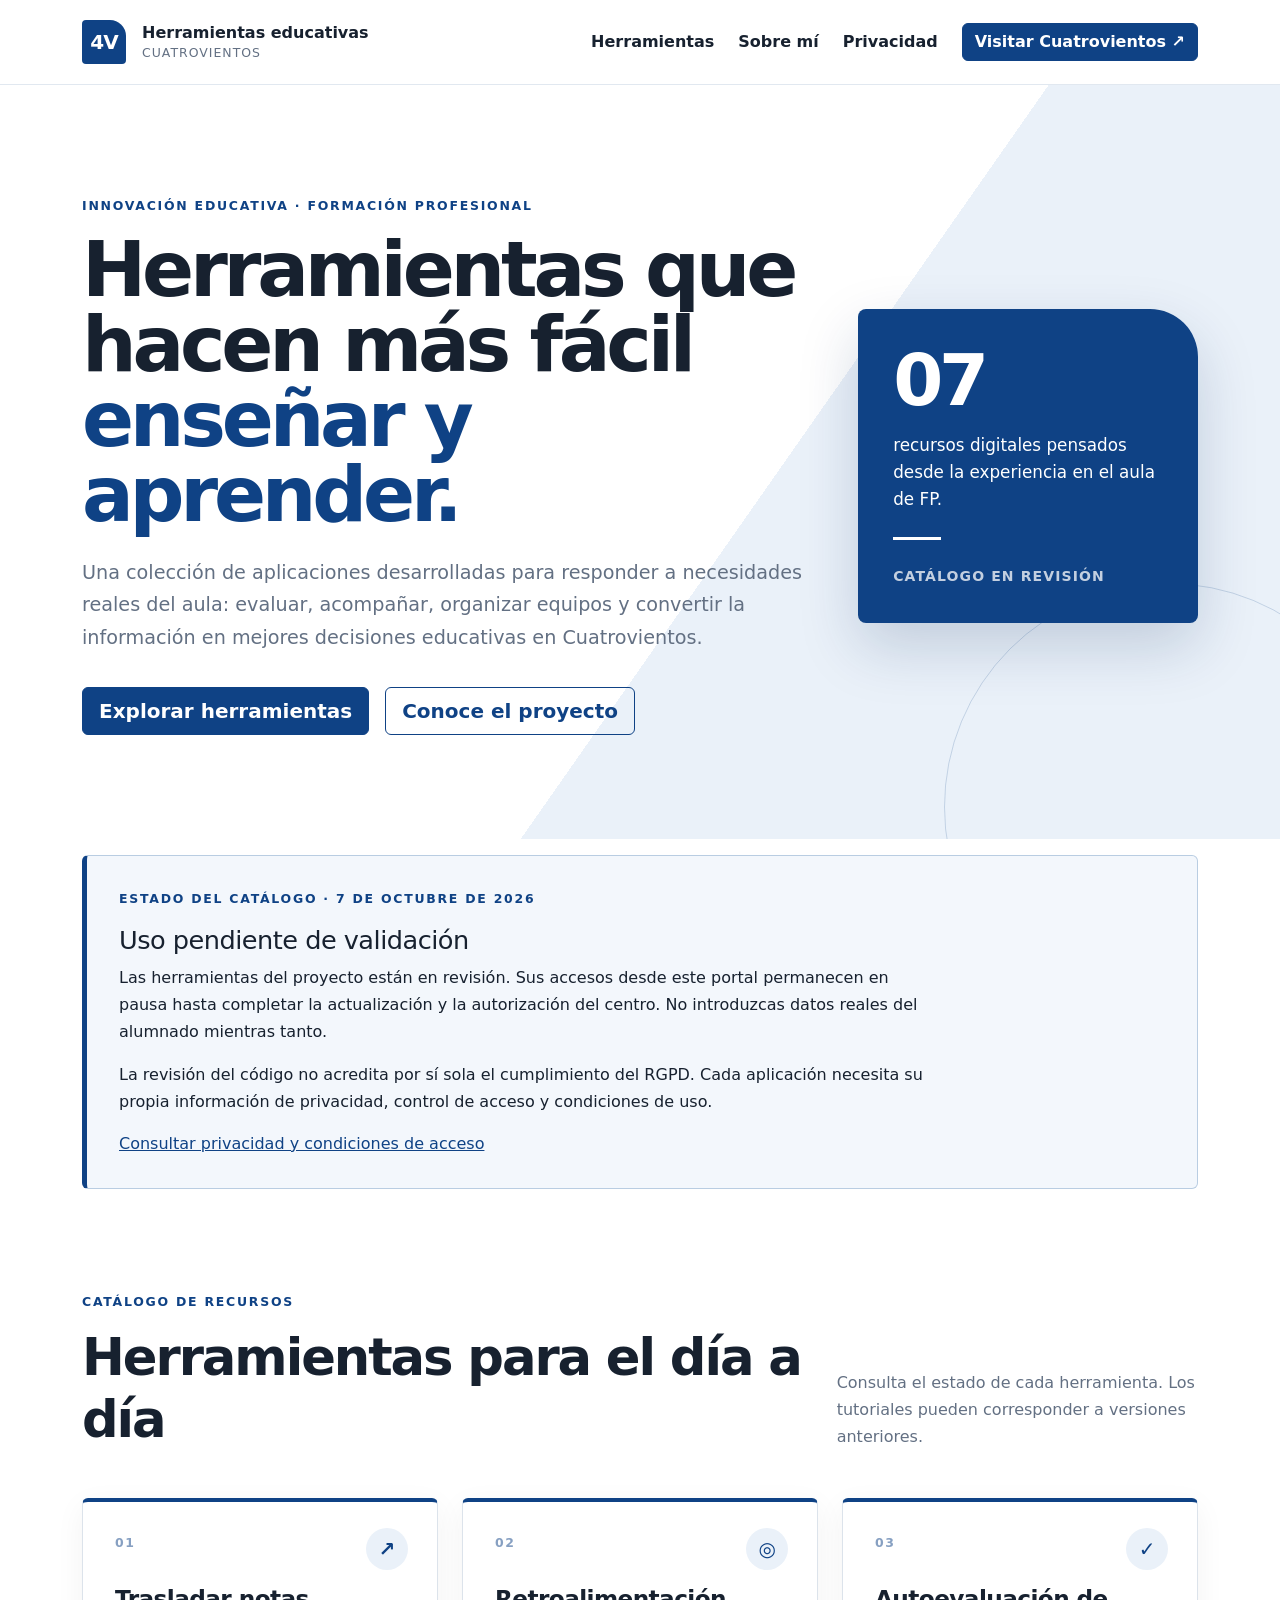
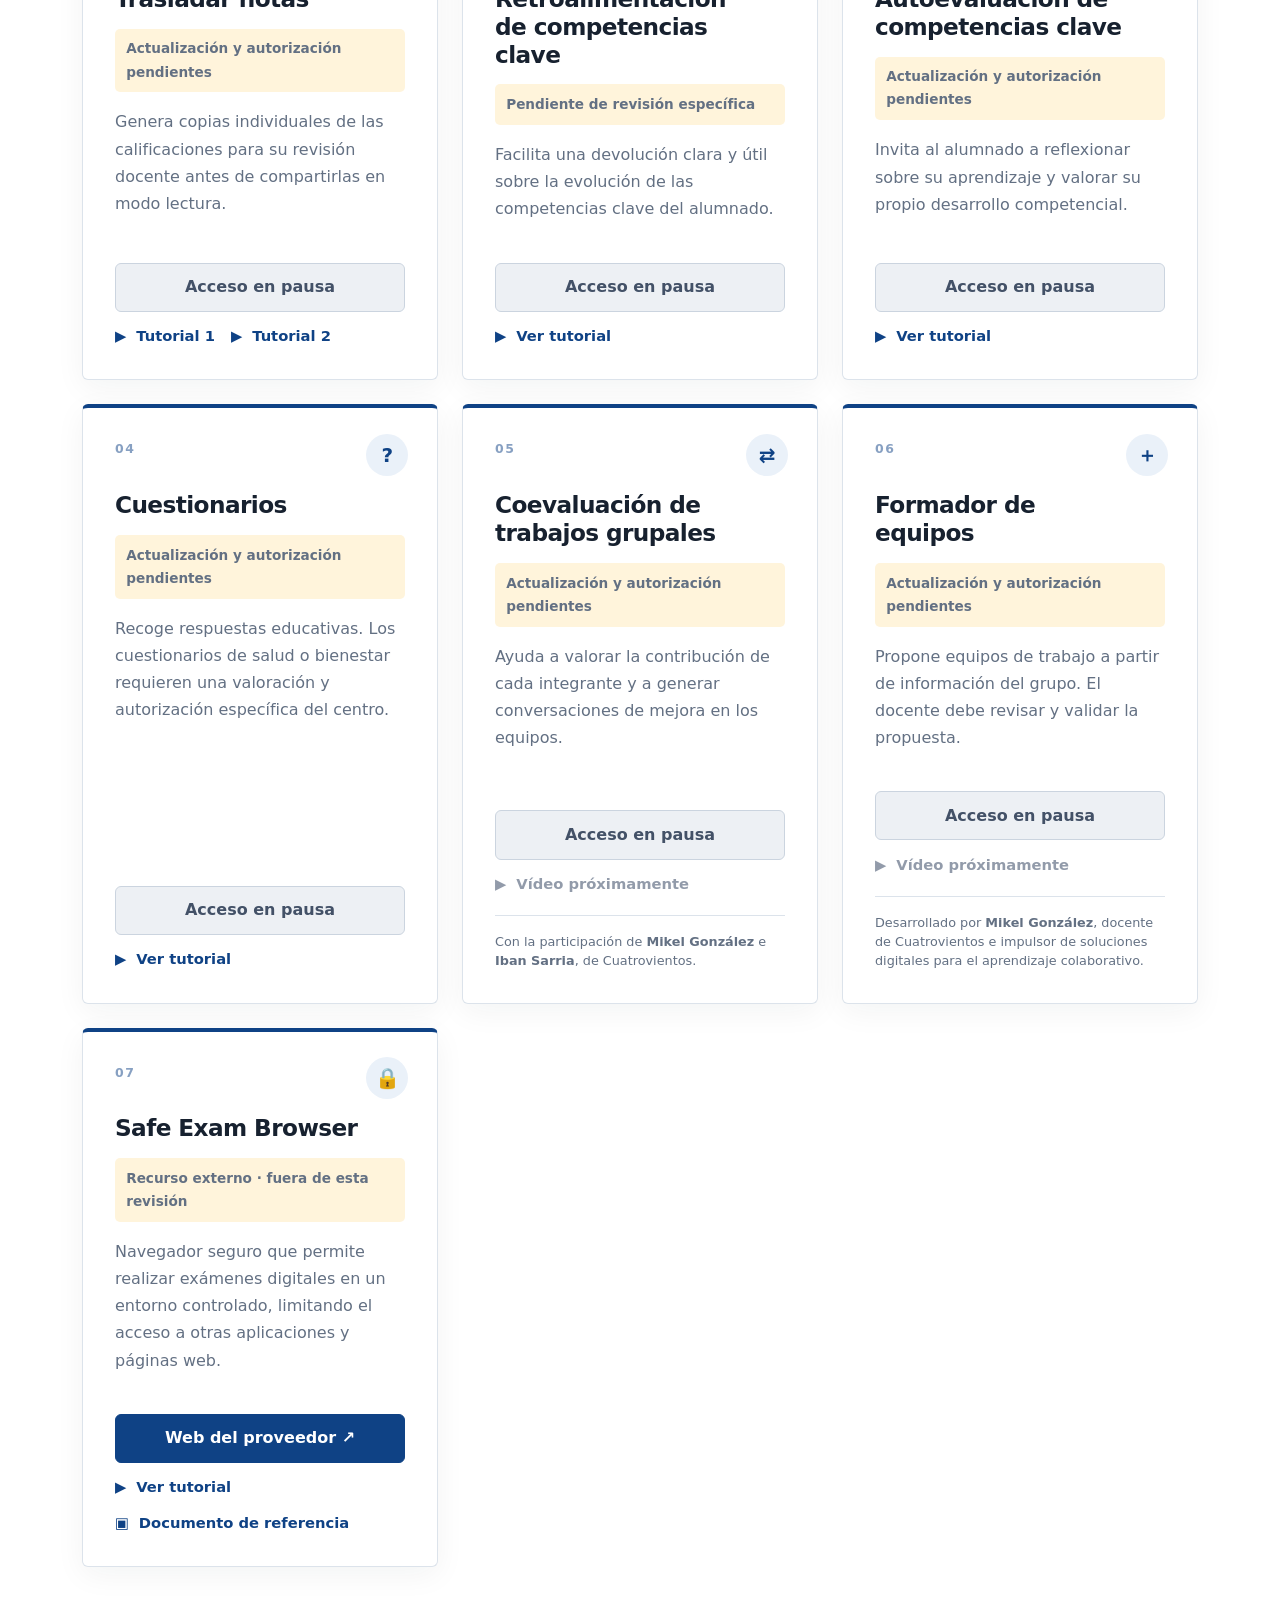
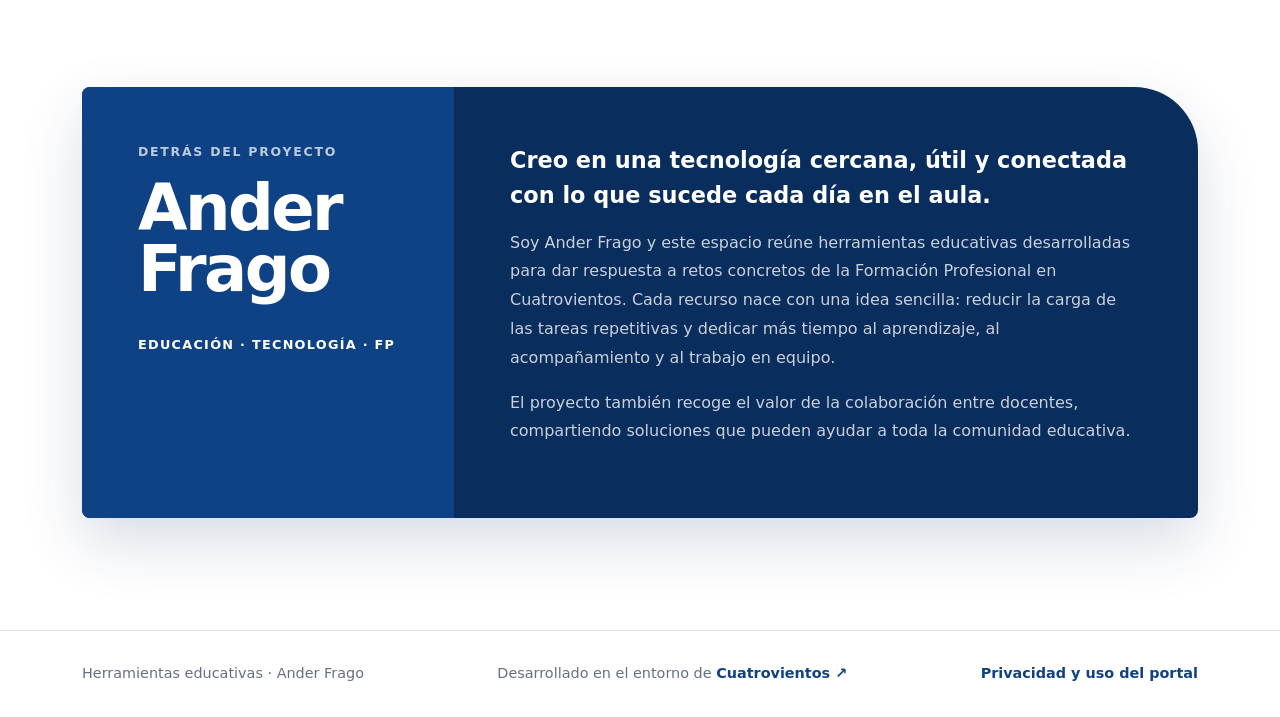
==== index.html @ d856c711 "Actualización de seguridad y privacidad para adecuación al RGPD" ====
<!doctype html>
<html lang="es">

<head>
  <meta charset="utf-8">
  <meta name="viewport" content="width=device-width, initial-scale=1">
  <meta name="description"
    content="Herramientas digitales para la educación y la Formación Profesional desarrolladas en Cuatrovientos.">
  <meta name="referrer" content="no-referrer">
  <meta http-equiv="Content-Security-Policy" content="default-src 'self'; script-src 'self'; style-src 'self'; img-src 'self' data:; font-src 'self'; connect-src 'none'; object-src 'none'; base-uri 'none'; form-action 'none'">
  <meta name="theme-color" content="#0f4285">
  <title>Herramientas educativas · Cuatrovientos</title>
  <link rel="stylesheet" href="assets/vendor/bootstrap/bootstrap.min.css">
  <link rel="stylesheet" href="assets/css/styles.css">
</head>

<body>
  <a class="skip-link" href="#herramientas">Saltar a las herramientas</a>

  <header class="site-header sticky-top">
    <nav class="navbar navbar-expand-lg" aria-label="Navegación principal">
      <div class="container">
        <a class="navbar-brand d-flex align-items-center gap-3" href="#inicio" aria-label="Inicio">
          <span class="brand-mark" aria-hidden="true">4V</span>
          <span><strong>Herramientas educativas</strong><small>Cuatrovientos</small></span>
        </a>
        <button class="navbar-toggler" type="button" data-bs-toggle="collapse" data-bs-target="#mainNav"
          aria-controls="mainNav" aria-expanded="false" aria-label="Abrir menú">
          <span class="navbar-toggler-icon"></span>
        </button>
        <div class="collapse navbar-collapse" id="mainNav">
          <ul class="navbar-nav ms-auto align-items-lg-center gap-lg-2">
            <li class="nav-item"><a class="nav-link" href="#herramientas">Herramientas</a></li>
            <li class="nav-item"><a class="nav-link" href="#sobre-mi">Sobre mí</a></li>
            <li class="nav-item"><a class="nav-link" href="privacidad.html">Privacidad</a></li>
            <li class="nav-item"><a class="btn btn-primary ms-lg-2" href="https://www.cuatrovientos.org/"
                target="_blank" rel="noopener noreferrer">Visitar Cuatrovientos <span aria-hidden="true">↗</span></a>
            </li>
          </ul>
        </div>
      </div>
    </nav>
  </header>

  <main id="inicio">
    <section class="hero">
      <div class="container">
        <div class="row align-items-center g-5">
          <div class="col-lg-8">
            <p class="eyebrow">Innovación educativa · Formación Profesional</p>
            <h1>Herramientas que hacen más fácil <span>enseñar y aprender.</span></h1>
            <p class="hero-copy">Una colección de aplicaciones desarrolladas para responder a necesidades reales del
              aula: evaluar, acompañar, organizar equipos y convertir la información en mejores decisiones educativas en
              Cuatrovientos.</p>
            <div class="d-flex flex-wrap gap-3">
              <a class="btn btn-primary btn-lg" href="#herramientas">Explorar herramientas</a>
              <a class="btn btn-outline-primary btn-lg" href="#sobre-mi">Conoce el proyecto</a>
            </div>
          </div>
          <div class="col-lg-4">
            <aside class="hero-note" aria-label="Resumen del proyecto">
              <span class="hero-note-number">07</span>
              <p>recursos digitales pensados desde la experiencia en el aula de FP.</p>
              <div class="hero-note-rule"></div>
              <small>Catálogo en revisión</small>
            </aside>
          </div>
        </div>
      </div>
    </section>

    <section class="review-section" aria-labelledby="review-title">
      <div class="container">
        <div class="review-notice">
          <p class="eyebrow">Estado del catálogo · 7 de octubre de 2026</p>
          <h2 id="review-title">Uso pendiente de validación</h2>
          <p>Las herramientas del proyecto están en revisión. Sus accesos desde este portal permanecen en pausa hasta completar la actualización y la autorización del centro. No introduzcas datos reales del alumnado mientras tanto.</p>
          <p>La revisión del código no acredita por sí sola el cumplimiento del RGPD. Cada aplicación necesita su propia información de privacidad, control de acceso y condiciones de uso.</p>
          <a href="privacidad.html">Consultar privacidad y condiciones de acceso</a>
        </div>
      </div>
    </section>

    <section class="tools-section" id="herramientas">
      <div class="container">
        <div class="section-heading row align-items-end g-3">
          <div class="col-lg-8">
            <p class="eyebrow">Catálogo de recursos</p>
            <h2>Herramientas para el día a día</h2>
          </div>
          <div class="col-lg-4">
            <p class="section-intro">Consulta el estado de cada herramienta. Los tutoriales pueden corresponder a versiones anteriores.
            </p>
          </div>
        </div>

        <div class="row g-4">
          <div class="col-md-6 col-xl-4">
            <article class="tool-card h-100">
              <div class="tool-number">01</div>
              <div class="tool-icon" aria-hidden="true">↗</div>
              <h3>Trasladar notas</h3>
              <p class="tool-status">Actualización y autorización pendientes</p>
              <p>Genera copias individuales de las calificaciones para su revisión docente antes de compartirlas en modo lectura.</p>
              <div class="tool-actions">
                <span class="access-paused">Acceso en pausa</span>
                <a class="video-link" href="https://drive.google.com/open?id=1fG2mTaVDEqdZGYYdb9iMjsdJXSwMkXg1"
                  target="_blank" rel="noopener noreferrer"><span aria-hidden="true">▶</span> Tutorial 1</a>
                <a class="video-link" href="https://drive.google.com/open?id=11gkAU14xkc_9jdXdIKd8LXV0ZwuSZc7D"
                  target="_blank" rel="noopener noreferrer"><span aria-hidden="true">▶</span> Tutorial 2</a>
              </div>
            </article>
          </div>

          <div class="col-md-6 col-xl-4">
            <article class="tool-card h-100">
              <div class="tool-number">02</div>
              <div class="tool-icon" aria-hidden="true">◎</div>
              <h3>Retroalimentación de competencias clave</h3>
              <p class="tool-status">Pendiente de revisión específica</p>
              <p>Facilita una devolución clara y útil sobre la evolución de las competencias clave del alumnado.</p>
              <div class="tool-actions">
                <span class="access-paused">Acceso en pausa</span>
                <a class="video-link" href="https://drive.google.com/open?id=1tjrzH6XLah9Ah1Yx10GaiMkNwZctap6p"
                  target="_blank" rel="noopener noreferrer"><span aria-hidden="true">▶</span> Ver tutorial</a>
              </div>
            </article>
          </div>

          <div class="col-md-6 col-xl-4">
            <article class="tool-card h-100">
              <div class="tool-number">03</div>
              <div class="tool-icon" aria-hidden="true">✓</div>
              <h3>Autoevaluación de competencias clave</h3>
              <p class="tool-status">Actualización y autorización pendientes</p>
              <p>Invita al alumnado a reflexionar sobre su aprendizaje y valorar su propio desarrollo competencial.</p>
              <div class="tool-actions">
                <span class="access-paused">Acceso en pausa</span>
                <a class="video-link" href="https://drive.google.com/open?id=1KeabAqZYuDcyzgZPoeTScOvV4JOjujh7"
                  target="_blank" rel="noopener noreferrer"><span aria-hidden="true">▶</span> Ver tutorial</a>
              </div>
            </article>
          </div>

          <div class="col-md-6 col-xl-4">
            <article class="tool-card h-100">
              <div class="tool-number">04</div>
              <div class="tool-icon" aria-hidden="true">?</div>
              <h3>Cuestionarios</h3>
              <p class="tool-status">Actualización y autorización pendientes</p>
              <p>Recoge respuestas educativas. Los cuestionarios de salud o bienestar requieren una valoración y autorización específica del centro.</p>
              <div class="tool-actions">
                <span class="access-paused">Acceso en pausa</span>
                <a class="video-link" href="https://drive.google.com/open?id=1bzIXFirZxd4jwTg6L_9GSG7ad6YKd5XA"
                  target="_blank" rel="noopener noreferrer"><span aria-hidden="true">▶</span> Ver tutorial</a>
              </div>
            </article>
          </div>

          <div class="col-md-6 col-xl-4">
            <article class="tool-card h-100">
              <div class="tool-number">05</div>
              <div class="tool-icon" aria-hidden="true">⇄</div>
              <h3>Coevaluación de trabajos grupales</h3>
              <p class="tool-status">Actualización y autorización pendientes</p>
              <p>Ayuda a valorar la contribución de cada integrante y a generar conversaciones de mejora en los equipos.
              </p>
              <div class="tool-actions">
                <span class="access-paused">Acceso en pausa</span>
                <span class="video-link disabled" aria-disabled="true"><span aria-hidden="true">▶</span> Vídeo
                  próximamente</span>
              </div>
              <p class="credit">Con la participación de <strong>Mikel González</strong> e <strong>Iban Sarria</strong>,
                de Cuatrovientos.</p>
            </article>
          </div>

          <div class="col-md-6 col-xl-4">
            <article class="tool-card h-100">
              <div class="tool-number">06</div>
              <div class="tool-icon" aria-hidden="true">＋</div>
              <h3>Formador de equipos</h3>
              <p class="tool-status">Actualización y autorización pendientes</p>
              <p>Propone equipos de trabajo a partir de información del grupo. El docente debe revisar y validar la propuesta.</p>
              <div class="tool-actions">
                <span class="access-paused">Acceso en pausa</span>
                <span class="video-link disabled" aria-disabled="true"><span aria-hidden="true">▶</span> Vídeo
                  próximamente</span>
              </div>
              <p class="credit">Desarrollado por <strong>Mikel González</strong>, docente de Cuatrovientos e impulsor de
                soluciones digitales para el aprendizaje colaborativo.</p>
            </article>
          </div>


          <div class="col-md-6 col-xl-4">
            <article class="tool-card h-100">
              <div class="tool-number">07</div>
              <div class="tool-icon" aria-hidden="true">🔒</div>

              <h3>Safe Exam Browser</h3>
              <p class="tool-status">Recurso externo · fuera de esta revisión</p>

              <p>
                Navegador seguro que permite realizar exámenes digitales en un entorno
                controlado, limitando el acceso a otras aplicaciones y páginas web.
              </p>

              <div class="tool-actions">
                <a class="btn btn-primary" href="https://safeexambrowser.org/" target="_blank"
                  rel="noopener noreferrer">
                  Web del proveedor <span aria-hidden="true">↗</span>
                </a>

                <a class="video-link" href="https://drive.google.com/open?id=1r8LbRd3jm_chCrt4Pv-xUFAHxD7cOhKw"
                  target="_blank" rel="noopener noreferrer">
                  <span aria-hidden="true">▶</span> Ver tutorial
                </a>

                <a class="video-link" href="https://drive.google.com/open?id=15xKRrDKAT6JiMTr4L61_4ZK3HmIQNtwE"
                  target="_blank" rel="noopener noreferrer">
                  <span aria-hidden="true">▣</span> Documento de referencia
                </a>
              </div>
            </article>
          </div>
        </div>
      </div>
    </section>

    <section class="about-section" id="sobre-mi">
      <div class="container">
        <div class="about-panel row g-0 align-items-stretch">
          <div class="col-lg-4 about-name">
            <p class="eyebrow">Detrás del proyecto</p>
            <h2>Ander<br>Frago</h2>
            <span>Educación · Tecnología · FP</span>
          </div>
          <div class="col-lg-8 about-copy">
            <p class="lead">Creo en una tecnología cercana, útil y conectada con lo que sucede cada día en el aula.</p>
            <p>Soy Ander Frago y este espacio reúne herramientas educativas desarrolladas para dar respuesta a retos
              concretos de la Formación Profesional en Cuatrovientos. Cada recurso nace con una idea sencilla: reducir
              la carga de las tareas repetitivas y dedicar más tiempo al aprendizaje, al acompañamiento y al trabajo en
              equipo.</p>
            <p>El proyecto también recoge el valor de la colaboración entre docentes, compartiendo soluciones que pueden
              ayudar a toda la comunidad educativa.</p>
          </div>
        </div>
      </div>
    </section>
  </main>

  <footer class="site-footer">
    <div class="container d-flex flex-column flex-md-row justify-content-between align-items-md-center gap-3">
      <p>Herramientas educativas · Ander Frago</p>
      <p>Desarrollado en el entorno de <a href="https://www.cuatrovientos.org/" target="_blank"
          rel="noopener noreferrer">Cuatrovientos <span aria-hidden="true">↗</span></a></p>
      <p><a href="privacidad.html">Privacidad y uso del portal</a></p>
    </div>
  </footer>

  <script src="assets/vendor/bootstrap/bootstrap.bundle.min.js"></script>
</body>

</html>
---- assets/css/styles.css ----
:root{--primary: #0f4285;--primary-dark: #092d5c;--primary-light: #eaf1f9;--ink: #17212f;--muted: #637083;--border: #dce3eb}html{scroll-behavior:smooth}body{margin:0;color:#17212f;background:#fff;font-family:"Segoe UI",SegoeUI,system-ui,-apple-system,BlinkMacSystemFont,sans-serif;-webkit-font-smoothing:antialiased}a{color:#0f4285}.skip-link{position:fixed;z-index:2000;top:-5rem;left:1rem;padding:.75rem 1rem;color:#fff;background:#092d5c;transition:top .2s ease}.skip-link:focus{top:1rem}.site-header{background:rgba(255,255,255,.96);border-bottom:1px solid rgba(15,66,133,.12);backdrop-filter:blur(14px)}.site-header .navbar{min-height:84px}.site-header .navbar-brand{color:#17212f}.site-header .navbar-brand span:last-child{display:grid;line-height:1.1}.site-header .navbar-brand strong{font-size:1rem}.site-header .navbar-brand small{margin-top:.25rem;color:#637083;font-size:.78rem;letter-spacing:.08em;text-transform:uppercase}.site-header .nav-link{color:#17212f;font-weight:600}.site-header .nav-link:hover,.site-header .nav-link:focus{color:#0f4285}.brand-mark{display:grid;width:44px;height:44px;place-items:center;color:#fff;background:#0f4285;border-radius:4px 16px 4px 4px;font-weight:800;letter-spacing:-0.05em}.btn{border-radius:6px;font-weight:700;transition:transform .2s ease,box-shadow .2s ease,background-color .2s ease}.btn-primary{background-color:#0f4285;border-color:#0f4285}.btn-primary:hover,.btn-primary:focus{background-color:#092d5c;border-color:#092d5c;box-shadow:0 8px 20px rgba(15,66,133,.18);transform:translateY(-1px)}.btn-outline-primary{color:#0f4285;border-color:#0f4285}.btn-outline-primary:hover,.btn-outline-primary:focus{background-color:#0f4285;border-color:#0f4285}.hero{position:relative;overflow:hidden;padding:7rem 0 6.5rem;background:linear-gradient(125deg, #fff 0%, #fff 58%, #eaf1f9 58%)}.hero::after{content:"";position:absolute;right:-7rem;bottom:-12rem;width:28rem;height:28rem;border:1px solid rgba(15,66,133,.18);border-radius:50%}.hero h1{max-width:850px;margin:0 0 1.5rem;font-size:clamp(3rem,6vw,5.6rem);font-weight:750;letter-spacing:-0.055em;line-height:.98}.hero h1 span{color:#0f4285}.eyebrow{margin-bottom:1rem;color:#0f4285;font-size:.78rem;font-weight:800;letter-spacing:.14em;text-transform:uppercase}.hero-copy{max-width:760px;margin-bottom:2rem;color:#637083;font-size:1.2rem;line-height:1.7}.hero-note{position:relative;z-index:1;padding:2.2rem;color:#fff;background:#0f4285;border-radius:8px 48px 8px 8px;box-shadow:0 24px 60px rgba(9,45,92,.18)}.hero-note-number{display:block;font-size:4.5rem;font-weight:800;letter-spacing:-0.06em;line-height:1}.hero-note p{margin:1rem 0 1.5rem;font-size:1.05rem;line-height:1.6}.hero-note-rule{width:3rem;height:3px;margin-bottom:1.5rem;background:#fff}.hero-note small{opacity:.75;font-weight:700;letter-spacing:.08em;text-transform:uppercase}.tools-section{padding:6.5rem 0}.section-heading{margin-bottom:3rem}.section-heading h2,.about-section h2{margin:0;font-size:clamp(2.3rem,4vw,3.7rem);font-weight:750;letter-spacing:-0.04em}.section-intro{margin:0;color:#637083;line-height:1.7}.tool-card{position:relative;display:flex;flex-direction:column;min-height:410px;padding:2rem;overflow:hidden;background:#fff;border:1px solid #dce3eb;border-top:4px solid #0f4285;border-radius:6px;box-shadow:0 8px 30px rgba(23,33,47,.05);transition:transform .25s ease,box-shadow .25s ease,border-color .25s ease}.tool-card:hover{border-color:rgba(15,66,133,.55);box-shadow:0 20px 50px rgba(23,33,47,.1);transform:translateY(-6px)}.tool-card h3{max-width:88%;margin:2rem 0 1rem;font-size:1.45rem;font-weight:750;letter-spacing:-0.025em}.tool-card>p:not(.credit){color:#637083;line-height:1.7}.tool-number{color:rgba(15,66,133,.5);font-size:.78rem;font-weight:800;letter-spacing:.12em}.tool-icon{position:absolute;top:1.6rem;right:1.8rem;display:grid;width:42px;height:42px;place-items:center;color:#0f4285;background:#eaf1f9;border-radius:50%;font-size:1.25rem;font-weight:700}.tool-actions{display:flex;flex-wrap:wrap;align-items:center;gap:.85rem 1rem;margin-top:auto;padding-top:1.5rem}.tool-actions .btn{flex-basis:100%;padding:.72rem 1rem}.video-link{font-size:.92rem;font-weight:700;text-decoration:none}.video-link span{margin-right:.3rem}.video-link:hover{text-decoration:underline}.video-link.disabled{color:#929baa;cursor:default}.credit{margin:1.25rem 0 0;padding-top:1rem;color:#637083;border-top:1px solid #dce3eb;font-size:.8rem;line-height:1.5}.about-section{padding:1rem 0 7rem}.about-panel{overflow:hidden;background:#092d5c;border-radius:8px 64px 8px 8px;box-shadow:0 24px 60px rgba(9,45,92,.16)}.about-name{padding:3.5rem;color:#fff;background:#0f4285}.about-name .eyebrow{color:rgba(255,255,255,.72)}.about-name h2{margin-bottom:2rem;font-size:clamp(3rem,5vw,4.7rem);line-height:.95}.about-name span{font-size:.8rem;font-weight:700;letter-spacing:.1em;text-transform:uppercase}.about-copy{padding:3.5rem;color:rgba(255,255,255,.78)}.about-copy .lead{color:#fff;font-size:1.4rem;font-weight:600;line-height:1.55}.about-copy p{max-width:760px;line-height:1.8}.site-footer{padding:2rem 0;color:#637083;border-top:1px solid #dce3eb;font-size:.9rem}.site-footer p{margin:0}.site-footer a{font-weight:700;text-decoration:none}@media(max-width: 991.98px){.site-header .navbar-collapse{padding:1rem 0}.hero{padding:5rem 0;background:linear-gradient(160deg, #fff 0%, #fff 68%, #eaf1f9 68%)}.hero-note{max-width:420px}}@media(max-width: 575.98px){.site-header .navbar{min-height:72px}.site-header .navbar-brand strong{font-size:.9rem}.hero{padding:4rem 0}.hero h1{font-size:3rem}.hero-copy{font-size:1.05rem}.tools-section{padding:4.5rem 0}.tool-card{min-height:390px;padding:1.5rem}.about-name,.about-copy{padding:2.2rem 1.5rem}}@media(prefers-reduced-motion: reduce){html{scroll-behavior:auto}*,*::before,*::after{scroll-behavior:auto !important;transition-duration:.01ms !important}}
/* Estado de revisión y aviso de privacidad. */
.review-section{padding:1rem 0 0}.review-notice{padding:2rem;border:1px solid #b9cde2;border-left:5px solid #0f4285;border-radius:6px;background:#f3f7fc}.review-notice h2{font-size:1.6rem;letter-spacing:-.02em}.review-notice p{max-width:80ch;line-height:1.7}.review-notice p:last-of-type{margin-bottom:1rem}.tool-card .tool-status{font-size:.85rem;font-weight:700;color:#684400;background:#fff4db;border-radius:5px;padding:.55rem .7rem;line-height:1.5}.access-paused{flex-basis:100%;display:block;padding:.72rem 1rem;background:#edf0f4;color:#435167;border:1px solid #cbd4df;border-radius:6px;text-align:center;font-weight:700}.privacy-main{max-width:880px;padding-top:4rem;padding-bottom:4rem}.privacy-main h1{font-size:clamp(2rem,5vw,3.5rem);letter-spacing:-.035em}.privacy-main h2{font-size:1.5rem;margin-top:2.5rem}.privacy-main p,.privacy-main li,.privacy-main dd{line-height:1.8}.privacy-main dt{margin-top:1rem}.privacy-main dd{margin-left:0;color:#435167}.privacy-main a{overflow-wrap:anywhere}:focus-visible{outline:3px solid #a95700;outline-offset:4px}section[id]{scroll-margin-top:100px}@media(max-width:575.98px){.review-notice{padding:1.4rem}.navbar-brand{white-space:normal;max-width:calc(100% - 75px)}.privacy-main{padding-top:2.5rem}.tool-card h3{max-width:100%}}
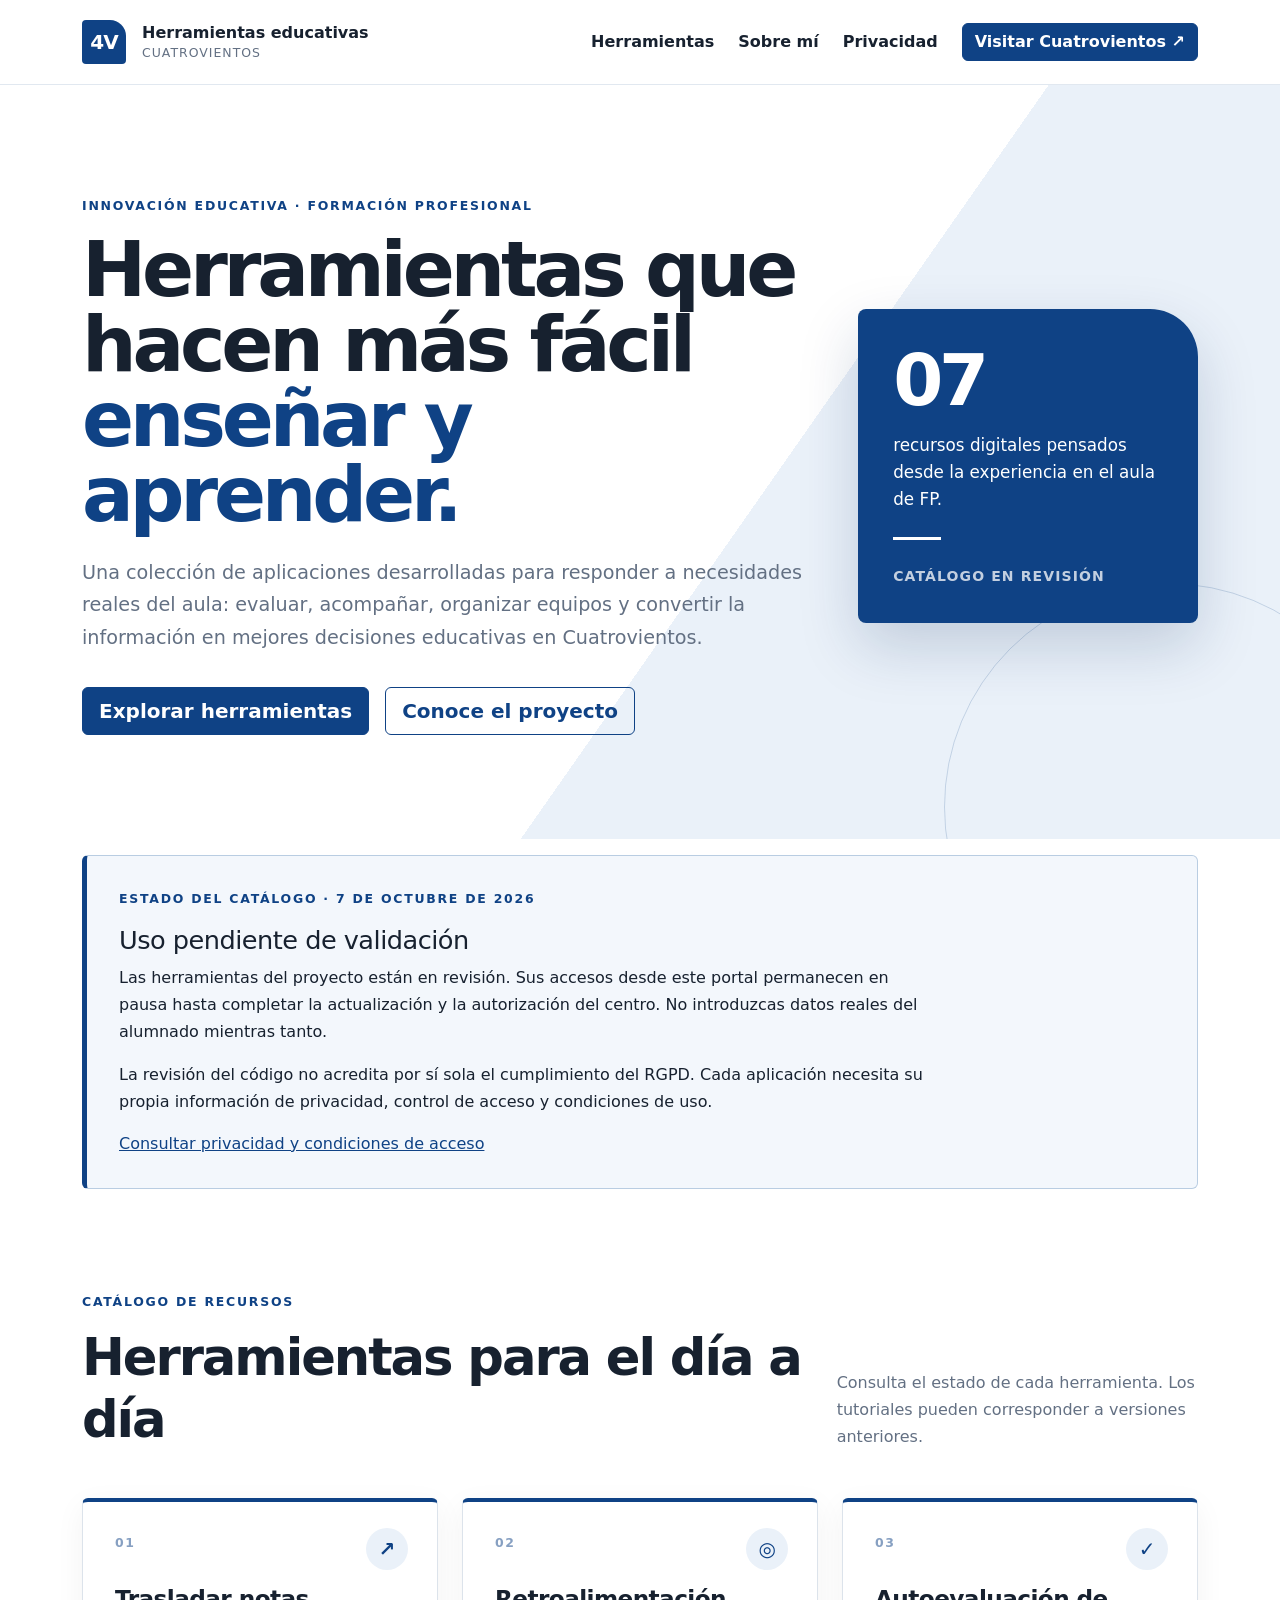
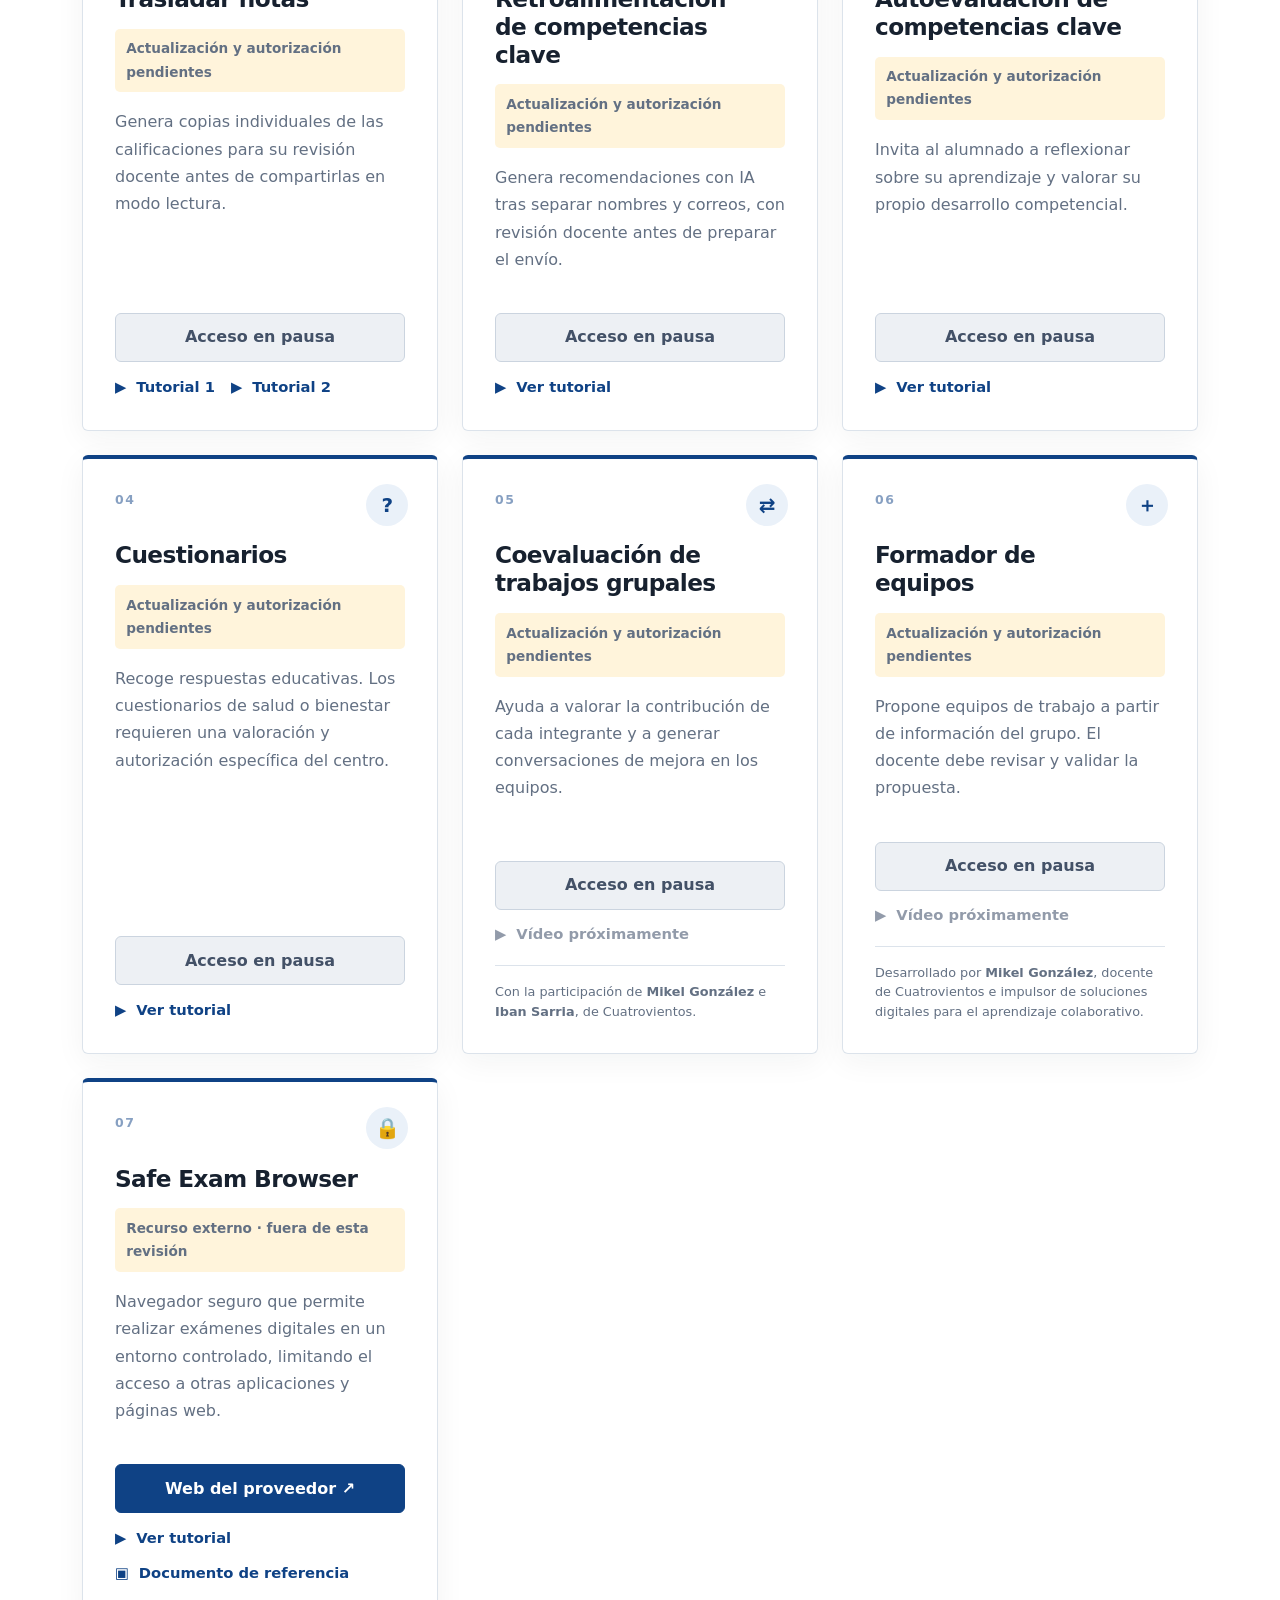
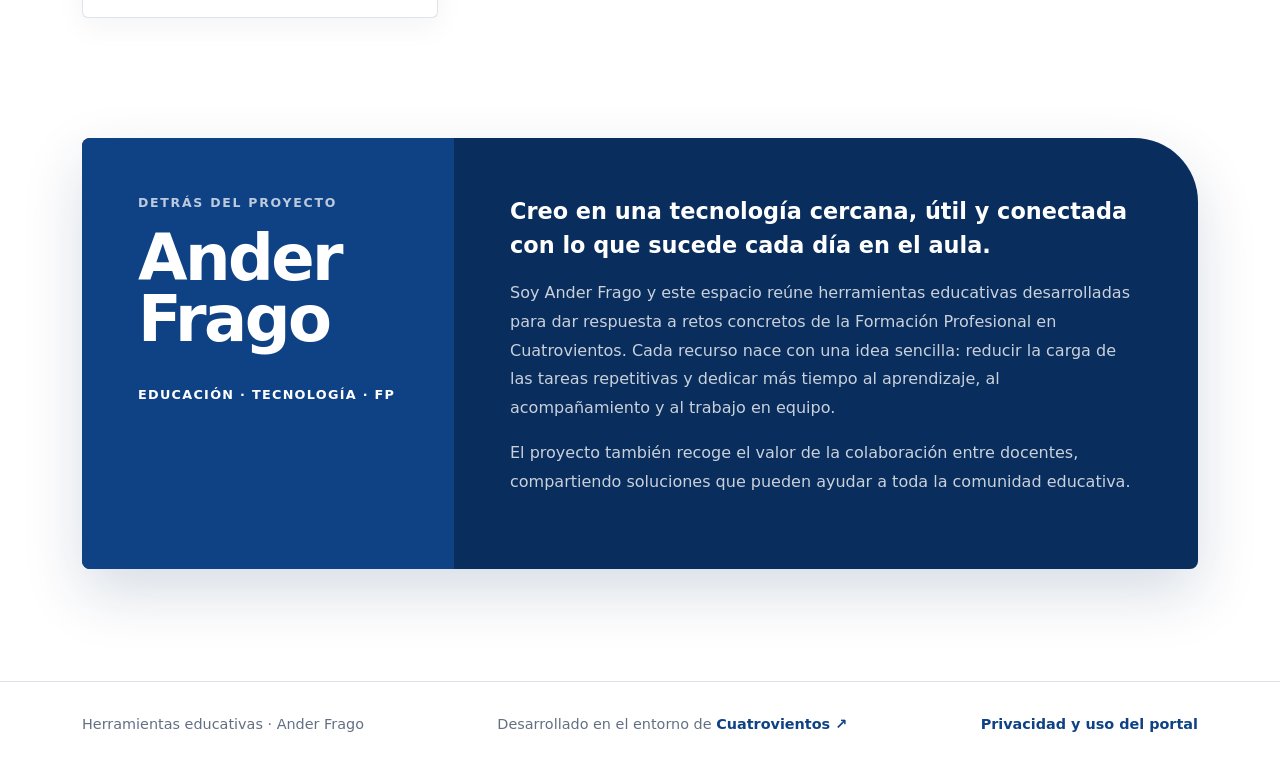
==== commit 6b73e6de: "Actualización de seguridad y privacidad para adecuación al RGPD" ====
--- a/index.html
+++ b/index.html
@@ -117,8 +117,8 @@
               <div class="tool-number">02</div>
               <div class="tool-icon" aria-hidden="true">◎</div>
               <h3>Retroalimentación de competencias clave</h3>
-              <p class="tool-status">Pendiente de revisión específica</p>
-              <p>Facilita una devolución clara y útil sobre la evolución de las competencias clave del alumnado.</p>
+              <p class="tool-status">Actualización y autorización pendientes</p>
+              <p>Genera recomendaciones con IA tras separar nombres y correos, con revisión docente antes de preparar el envío.</p>
               <div class="tool-actions">
                 <span class="access-paused">Acceso en pausa</span>
                 <a class="video-link" href="https://drive.google.com/open?id=1tjrzH6XLah9Ah1Yx10GaiMkNwZctap6p"
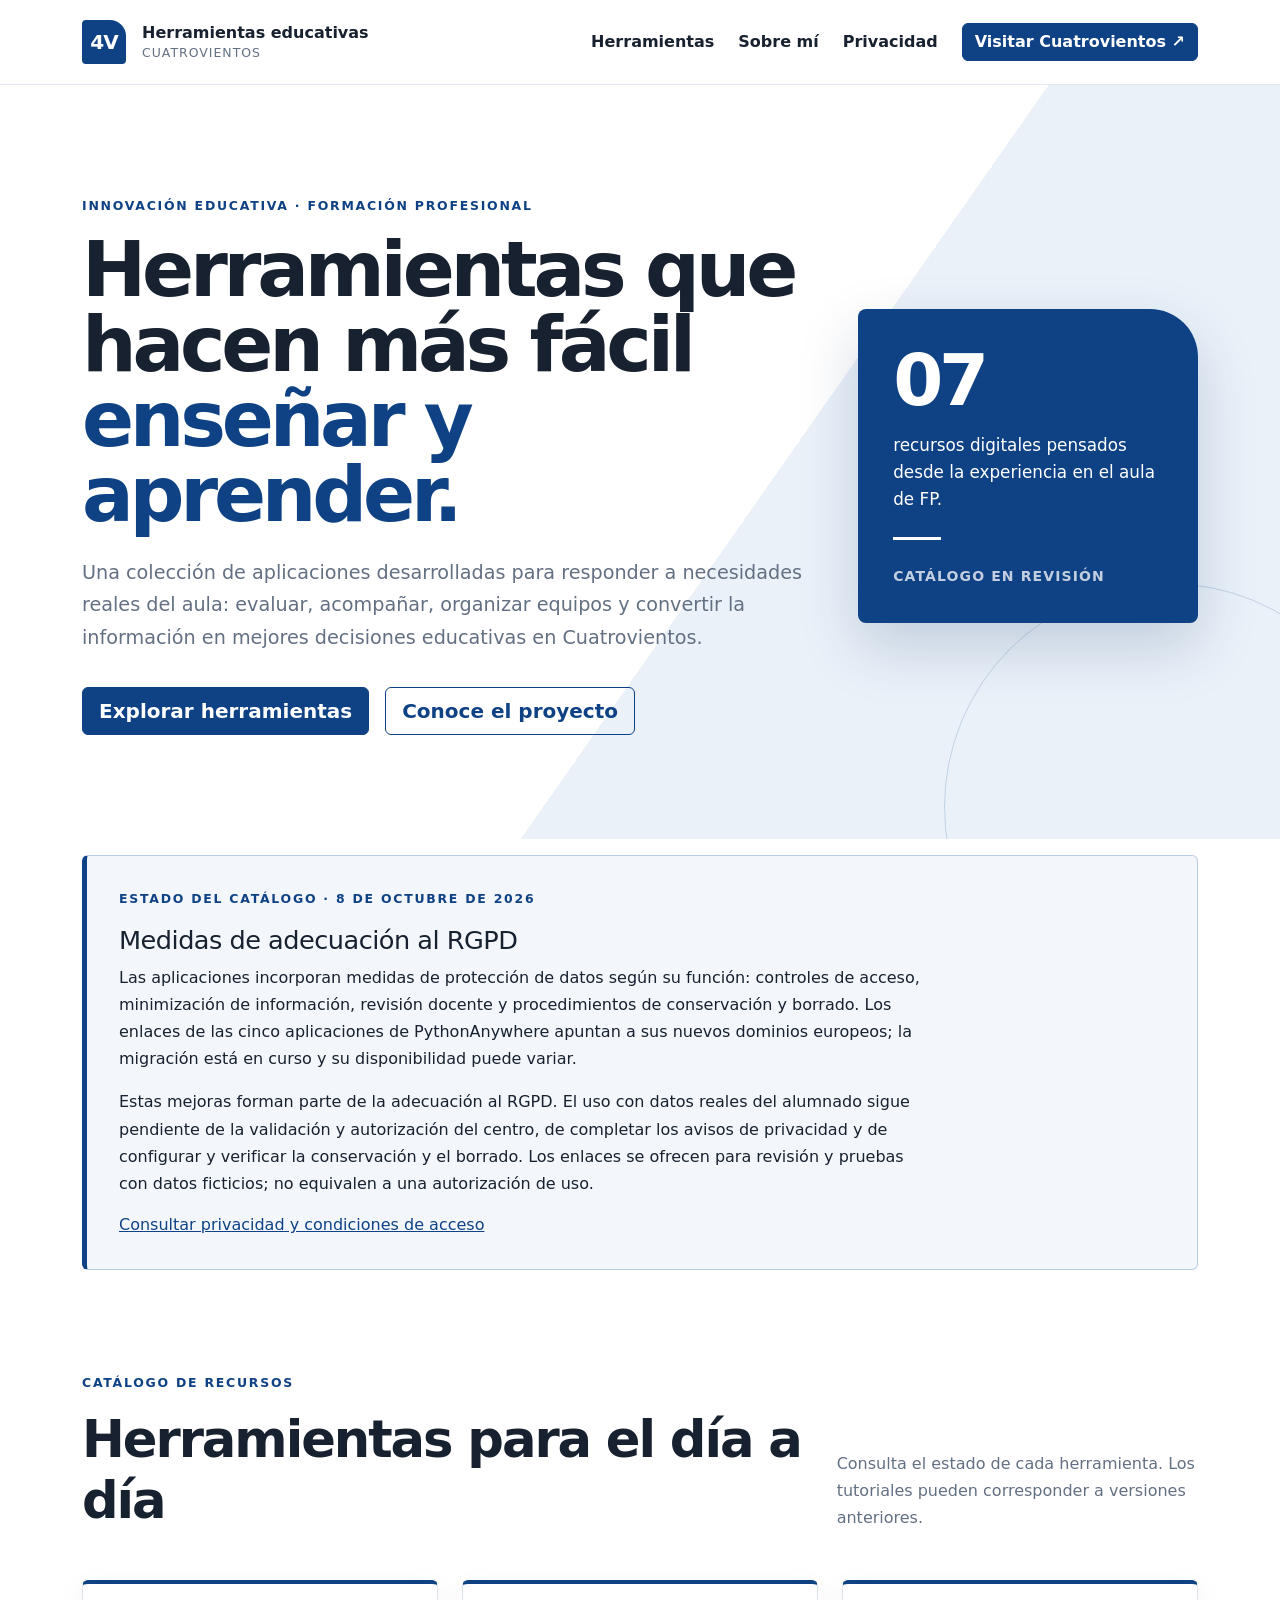
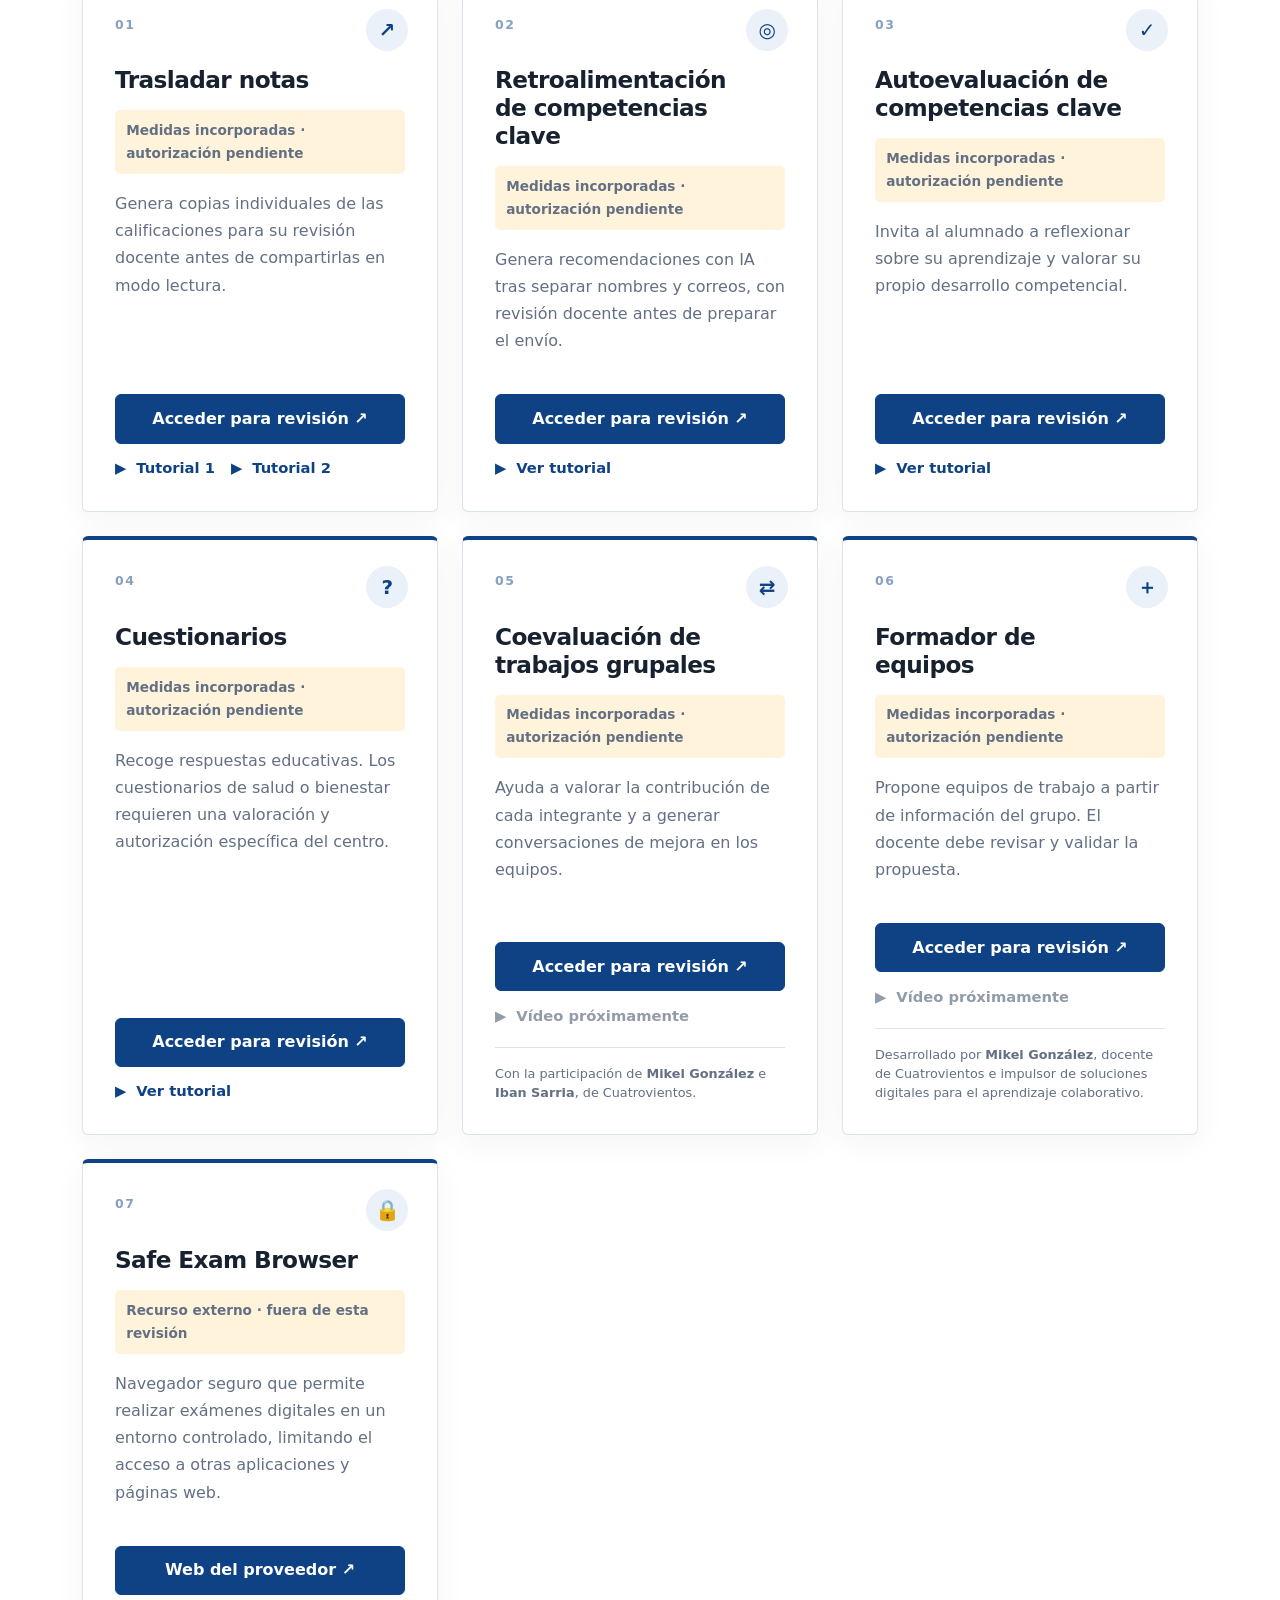
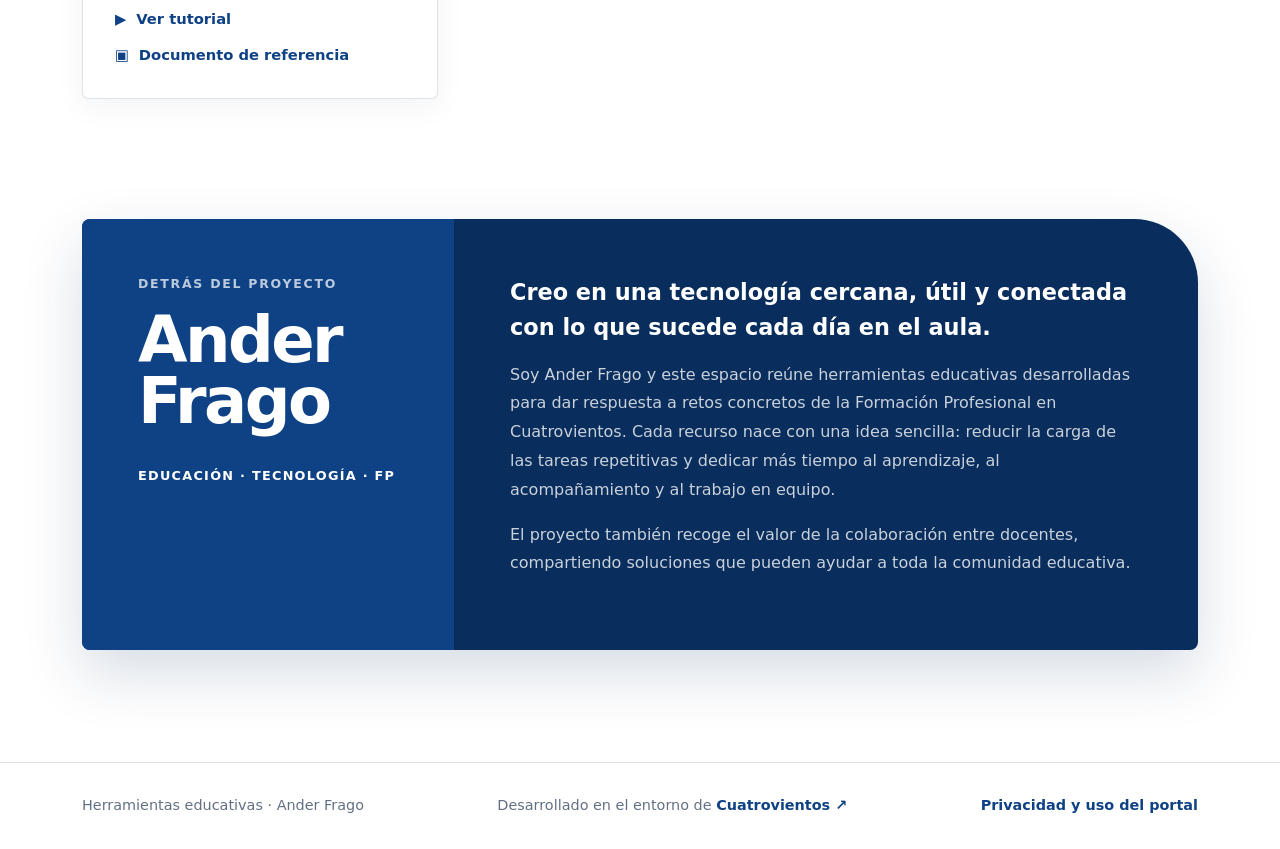
==== commit a0d6e246: "Actualiza enlaces europeos y medidas de adecuación al RGPD" ====
--- a/index.html
+++ b/index.html
@@ -72,10 +72,10 @@
     <section class="review-section" aria-labelledby="review-title">
       <div class="container">
         <div class="review-notice">
-          <p class="eyebrow">Estado del catálogo · 7 de octubre de 2026</p>
-          <h2 id="review-title">Uso pendiente de validación</h2>
-          <p>Las herramientas del proyecto están en revisión. Sus accesos desde este portal permanecen en pausa hasta completar la actualización y la autorización del centro. No introduzcas datos reales del alumnado mientras tanto.</p>
-          <p>La revisión del código no acredita por sí sola el cumplimiento del RGPD. Cada aplicación necesita su propia información de privacidad, control de acceso y condiciones de uso.</p>
+          <p class="eyebrow">Estado del catálogo · 8 de octubre de 2026</p>
+          <h2 id="review-title">Medidas de adecuación al RGPD</h2>
+          <p>Las aplicaciones incorporan medidas de protección de datos según su función: controles de acceso, minimización de información, revisión docente y procedimientos de conservación y borrado. Los enlaces de las cinco aplicaciones de PythonAnywhere apuntan a sus nuevos dominios europeos; la migración está en curso y su disponibilidad puede variar.</p>
+          <p>Estas mejoras forman parte de la adecuación al RGPD. El uso con datos reales del alumnado sigue pendiente de la validación y autorización del centro, de completar los avisos de privacidad y de configurar y verificar la conservación y el borrado. Los enlaces se ofrecen para revisión y pruebas con datos ficticios; no equivalen a una autorización de uso.</p>
           <a href="privacidad.html">Consultar privacidad y condiciones de acceso</a>
         </div>
       </div>
@@ -100,10 +100,10 @@
               <div class="tool-number">01</div>
               <div class="tool-icon" aria-hidden="true">↗</div>
               <h3>Trasladar notas</h3>
-              <p class="tool-status">Actualización y autorización pendientes</p>
+              <p class="tool-status">Medidas incorporadas · autorización pendiente</p>
               <p>Genera copias individuales de las calificaciones para su revisión docente antes de compartirlas en modo lectura.</p>
               <div class="tool-actions">
-                <span class="access-paused">Acceso en pausa</span>
+                <a class="btn btn-primary" href="https://trasladarnotas.eu.pythonanywhere.com/" target="_blank" rel="noopener noreferrer">Acceder para revisión <span aria-hidden="true">↗</span></a>
                 <a class="video-link" href="https://drive.google.com/open?id=1fG2mTaVDEqdZGYYdb9iMjsdJXSwMkXg1"
                   target="_blank" rel="noopener noreferrer"><span aria-hidden="true">▶</span> Tutorial 1</a>
                 <a class="video-link" href="https://drive.google.com/open?id=11gkAU14xkc_9jdXdIKd8LXV0ZwuSZc7D"
@@ -117,10 +117,10 @@
               <div class="tool-number">02</div>
               <div class="tool-icon" aria-hidden="true">◎</div>
               <h3>Retroalimentación de competencias clave</h3>
-              <p class="tool-status">Actualización y autorización pendientes</p>
+              <p class="tool-status">Medidas incorporadas · autorización pendiente</p>
               <p>Genera recomendaciones con IA tras separar nombres y correos, con revisión docente antes de preparar el envío.</p>
               <div class="tool-actions">
-                <span class="access-paused">Acceso en pausa</span>
+                <a class="btn btn-primary" href="https://cuatrovientos-ci.github.io/cc-feedback/" target="_blank" rel="noopener noreferrer">Acceder para revisión <span aria-hidden="true">↗</span></a>
                 <a class="video-link" href="https://drive.google.com/open?id=1tjrzH6XLah9Ah1Yx10GaiMkNwZctap6p"
                   target="_blank" rel="noopener noreferrer"><span aria-hidden="true">▶</span> Ver tutorial</a>
               </div>
@@ -132,10 +132,10 @@
               <div class="tool-number">03</div>
               <div class="tool-icon" aria-hidden="true">✓</div>
               <h3>Autoevaluación de competencias clave</h3>
-              <p class="tool-status">Actualización y autorización pendientes</p>
+              <p class="tool-status">Medidas incorporadas · autorización pendiente</p>
               <p>Invita al alumnado a reflexionar sobre su aprendizaje y valorar su propio desarrollo competencial.</p>
               <div class="tool-actions">
-                <span class="access-paused">Acceso en pausa</span>
+                <a class="btn btn-primary" href="https://competenciasclaveauto.eu.pythonanywhere.com/" target="_blank" rel="noopener noreferrer">Acceder para revisión <span aria-hidden="true">↗</span></a>
                 <a class="video-link" href="https://drive.google.com/open?id=1KeabAqZYuDcyzgZPoeTScOvV4JOjujh7"
                   target="_blank" rel="noopener noreferrer"><span aria-hidden="true">▶</span> Ver tutorial</a>
               </div>
@@ -147,10 +147,10 @@
               <div class="tool-number">04</div>
               <div class="tool-icon" aria-hidden="true">?</div>
               <h3>Cuestionarios</h3>
-              <p class="tool-status">Actualización y autorización pendientes</p>
+              <p class="tool-status">Medidas incorporadas · autorización pendiente</p>
               <p>Recoge respuestas educativas. Los cuestionarios de salud o bienestar requieren una valoración y autorización específica del centro.</p>
               <div class="tool-actions">
-                <span class="access-paused">Acceso en pausa</span>
+                <a class="btn btn-primary" href="https://cuestionarios4v.eu.pythonanywhere.com/acceso" target="_blank" rel="noopener noreferrer">Acceder para revisión <span aria-hidden="true">↗</span></a>
                 <a class="video-link" href="https://drive.google.com/open?id=1bzIXFirZxd4jwTg6L_9GSG7ad6YKd5XA"
                   target="_blank" rel="noopener noreferrer"><span aria-hidden="true">▶</span> Ver tutorial</a>
               </div>
@@ -162,11 +162,11 @@
               <div class="tool-number">05</div>
               <div class="tool-icon" aria-hidden="true">⇄</div>
               <h3>Coevaluación de trabajos grupales</h3>
-              <p class="tool-status">Actualización y autorización pendientes</p>
+              <p class="tool-status">Medidas incorporadas · autorización pendiente</p>
               <p>Ayuda a valorar la contribución de cada integrante y a generar conversaciones de mejora en los equipos.
               </p>
               <div class="tool-actions">
-                <span class="access-paused">Acceso en pausa</span>
+                <a class="btn btn-primary" href="https://coevaluacionequipos.eu.pythonanywhere.com/" target="_blank" rel="noopener noreferrer">Acceder para revisión <span aria-hidden="true">↗</span></a>
                 <span class="video-link disabled" aria-disabled="true"><span aria-hidden="true">▶</span> Vídeo
                   próximamente</span>
               </div>
@@ -180,10 +180,10 @@
               <div class="tool-number">06</div>
               <div class="tool-icon" aria-hidden="true">＋</div>
               <h3>Formador de equipos</h3>
-              <p class="tool-status">Actualización y autorización pendientes</p>
+              <p class="tool-status">Medidas incorporadas · autorización pendiente</p>
               <p>Propone equipos de trabajo a partir de información del grupo. El docente debe revisar y validar la propuesta.</p>
               <div class="tool-actions">
-                <span class="access-paused">Acceso en pausa</span>
+                <a class="btn btn-primary" href="https://formadorequipos.eu.pythonanywhere.com/" target="_blank" rel="noopener noreferrer">Acceder para revisión <span aria-hidden="true">↗</span></a>
                 <span class="video-link disabled" aria-disabled="true"><span aria-hidden="true">▶</span> Vídeo
                   próximamente</span>
               </div>
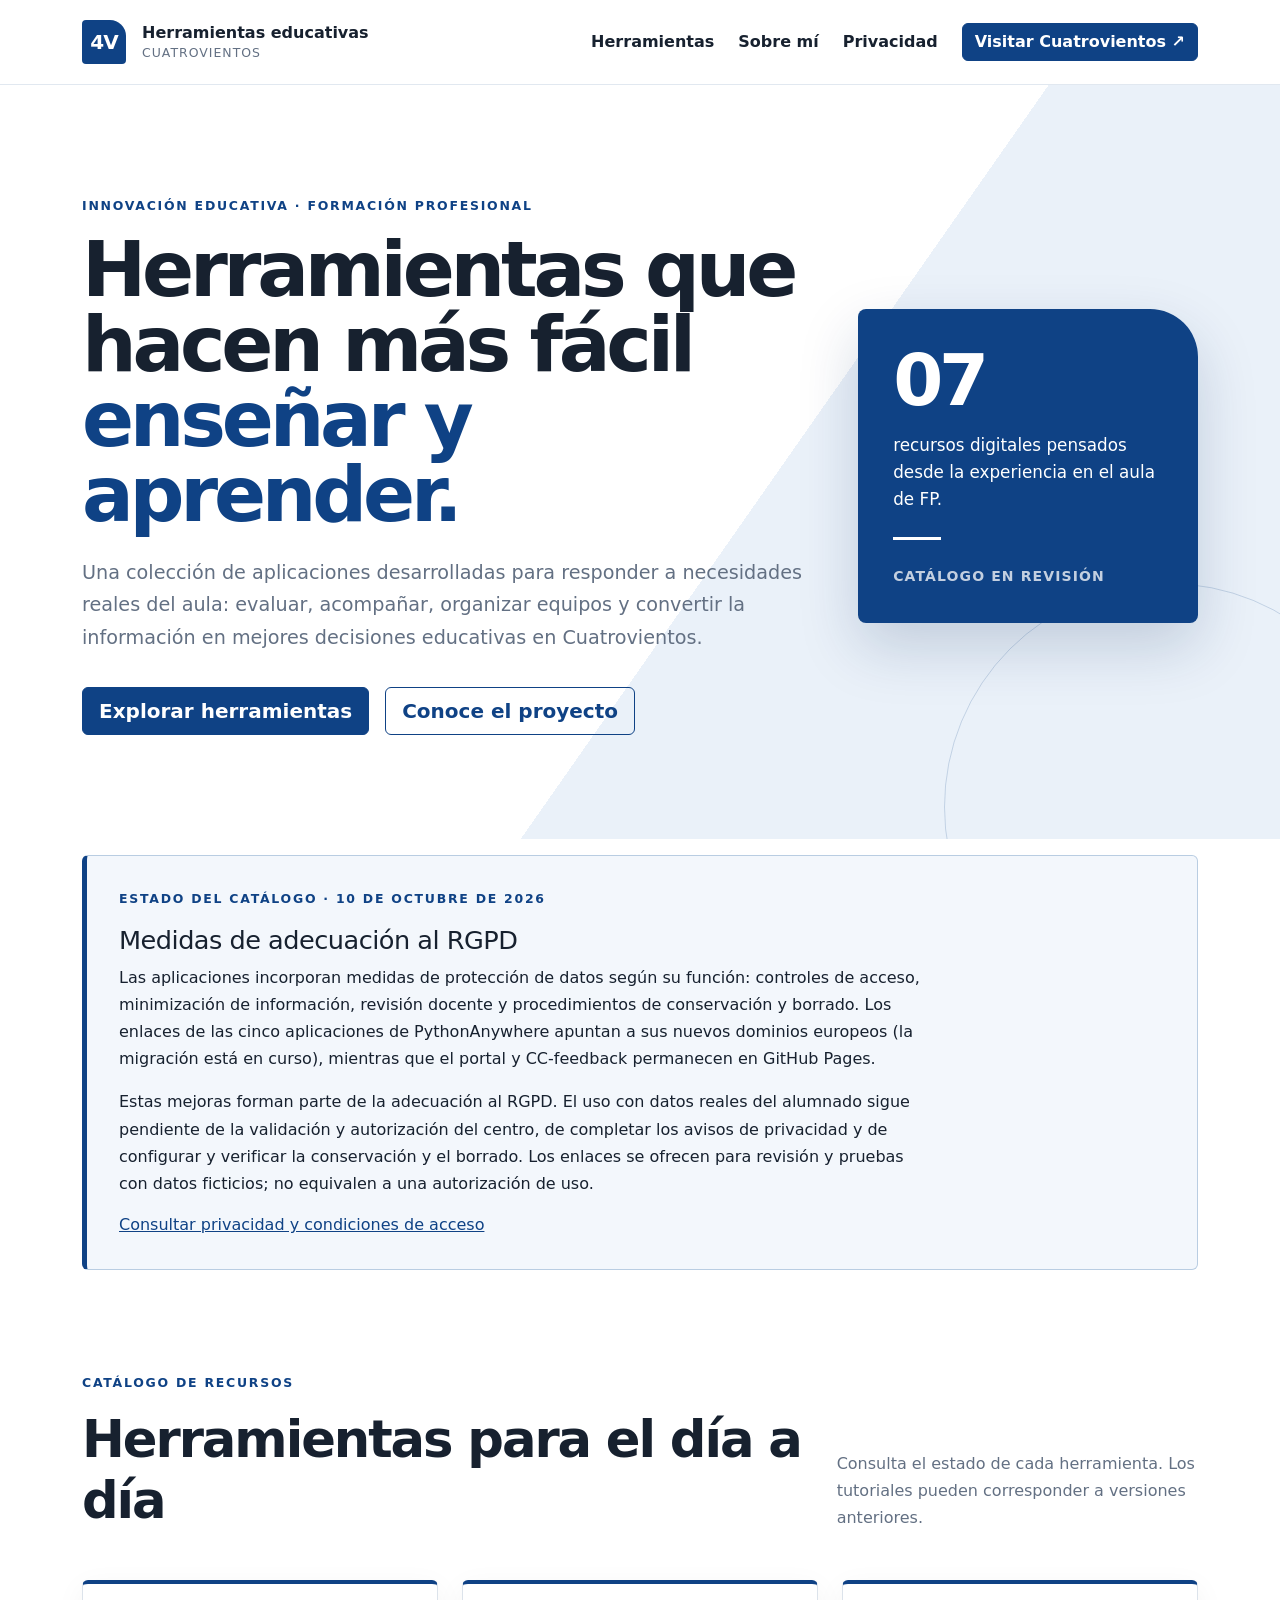
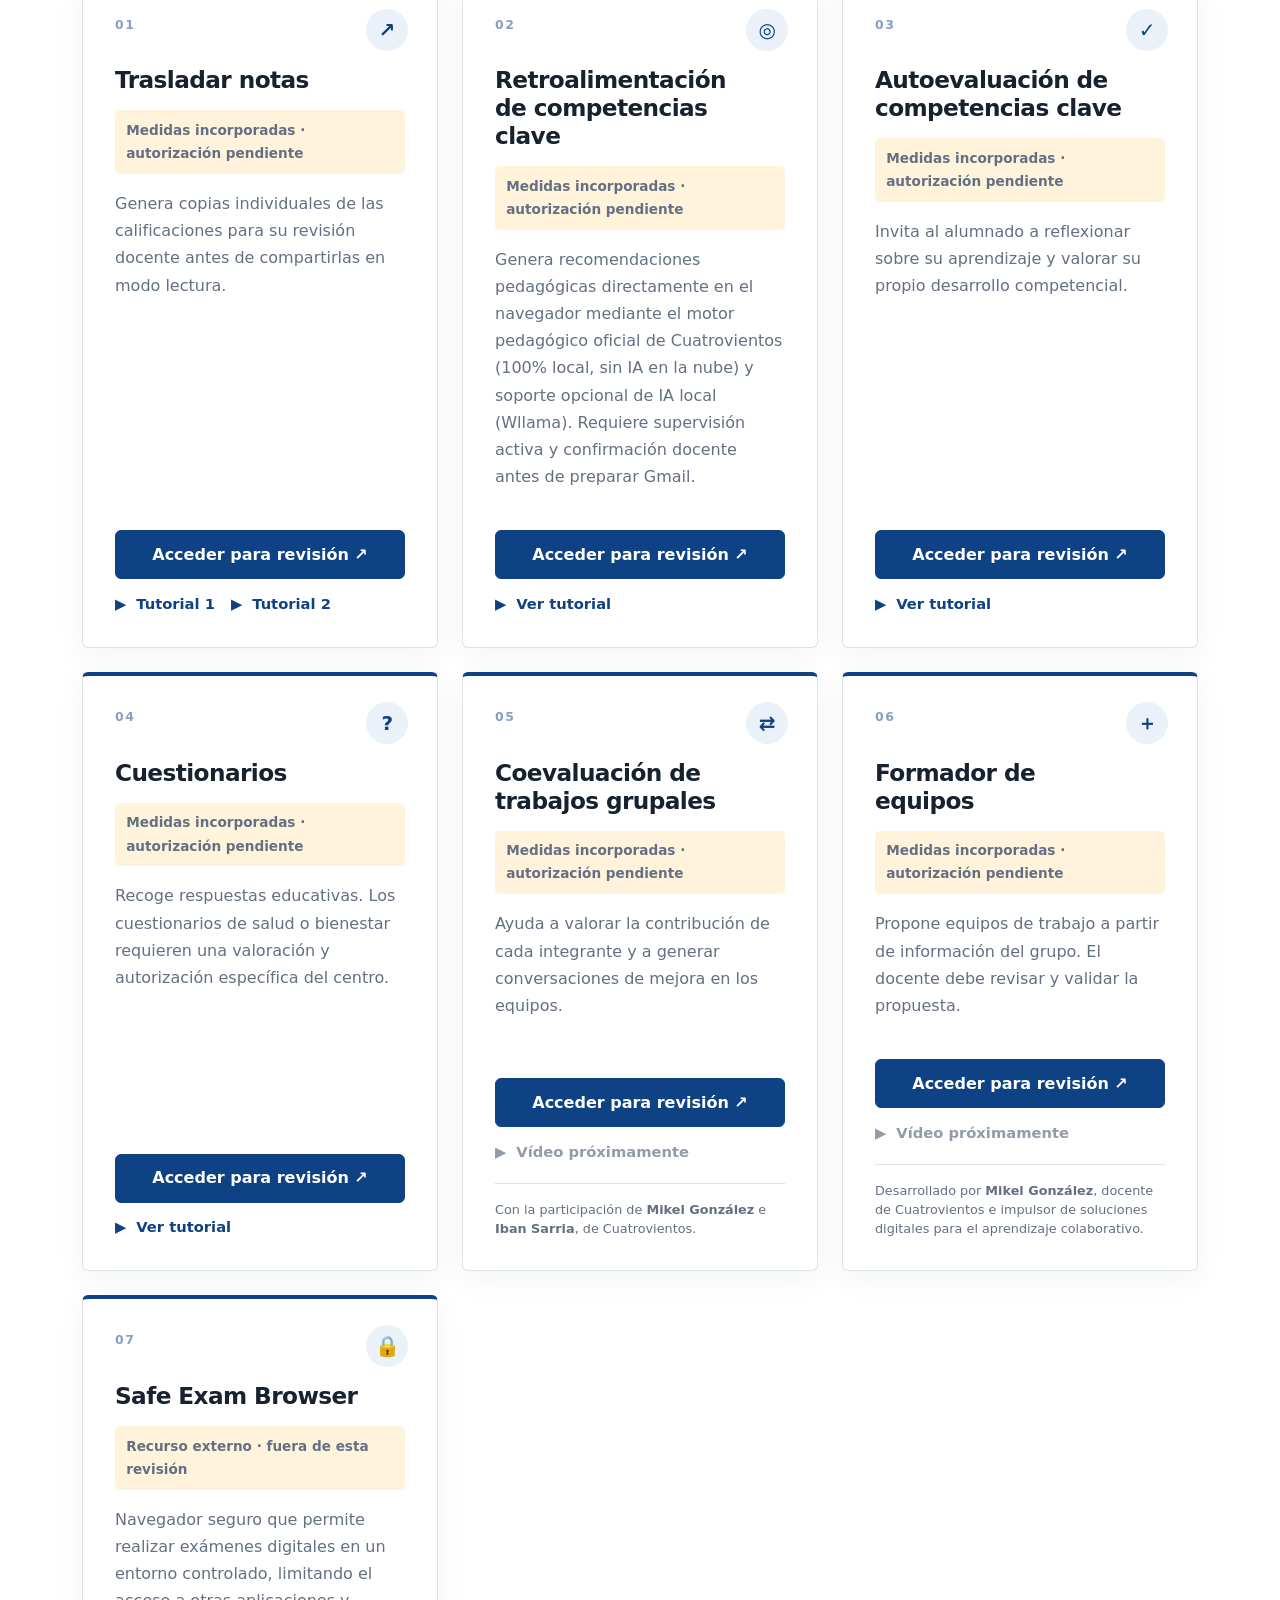
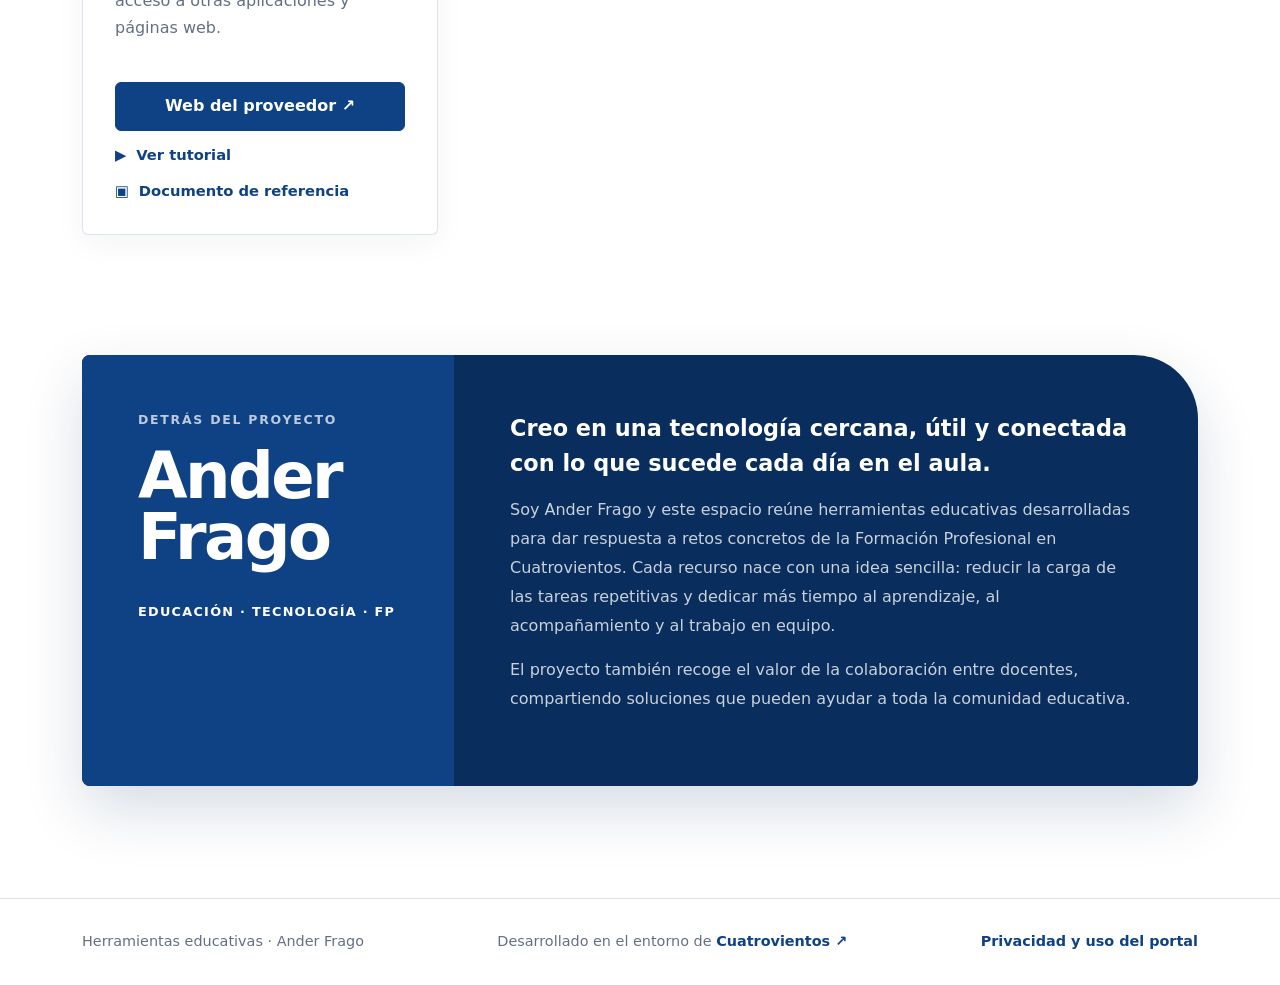
==== commit f61d28c7: "cc-feedback in eu.pythonanywhere" ====
--- a/index.html
+++ b/index.html
@@ -72,9 +72,9 @@
     <section class="review-section" aria-labelledby="review-title">
       <div class="container">
         <div class="review-notice">
-          <p class="eyebrow">Estado del catálogo · 8 de octubre de 2026</p>
+          <p class="eyebrow">Estado del catálogo · 10 de octubre de 2026</p>
           <h2 id="review-title">Medidas de adecuación al RGPD</h2>
-          <p>Las aplicaciones incorporan medidas de protección de datos según su función: controles de acceso, minimización de información, revisión docente y procedimientos de conservación y borrado. Los enlaces de las cinco aplicaciones de PythonAnywhere apuntan a sus nuevos dominios europeos; la migración está en curso y su disponibilidad puede variar.</p>
+          <p>Las aplicaciones incorporan medidas de protección de datos según su función: controles de acceso, minimización de información, revisión docente y procedimientos de conservación y borrado. Los enlaces de las cinco aplicaciones de PythonAnywhere apuntan a sus nuevos dominios europeos (la migración está en curso), mientras que el portal y CC-feedback permanecen en GitHub Pages.</p>
           <p>Estas mejoras forman parte de la adecuación al RGPD. El uso con datos reales del alumnado sigue pendiente de la validación y autorización del centro, de completar los avisos de privacidad y de configurar y verificar la conservación y el borrado. Los enlaces se ofrecen para revisión y pruebas con datos ficticios; no equivalen a una autorización de uso.</p>
           <a href="privacidad.html">Consultar privacidad y condiciones de acceso</a>
         </div>
@@ -118,7 +118,7 @@
               <div class="tool-icon" aria-hidden="true">◎</div>
               <h3>Retroalimentación de competencias clave</h3>
               <p class="tool-status">Medidas incorporadas · autorización pendiente</p>
-              <p>Genera recomendaciones con IA tras separar nombres y correos, con revisión docente antes de preparar el envío.</p>
+              <p>Genera recomendaciones pedagógicas directamente en el navegador mediante el motor pedagógico oficial de Cuatrovientos (100% local, sin IA en la nube) y soporte opcional de IA local (Wllama). Requiere supervisión activa y confirmación docente antes de preparar Gmail.</p>
               <div class="tool-actions">
                 <a class="btn btn-primary" href="https://cuatrovientos-ci.github.io/cc-feedback/" target="_blank" rel="noopener noreferrer">Acceder para revisión <span aria-hidden="true">↗</span></a>
                 <a class="video-link" href="https://drive.google.com/open?id=1tjrzH6XLah9Ah1Yx10GaiMkNwZctap6p"
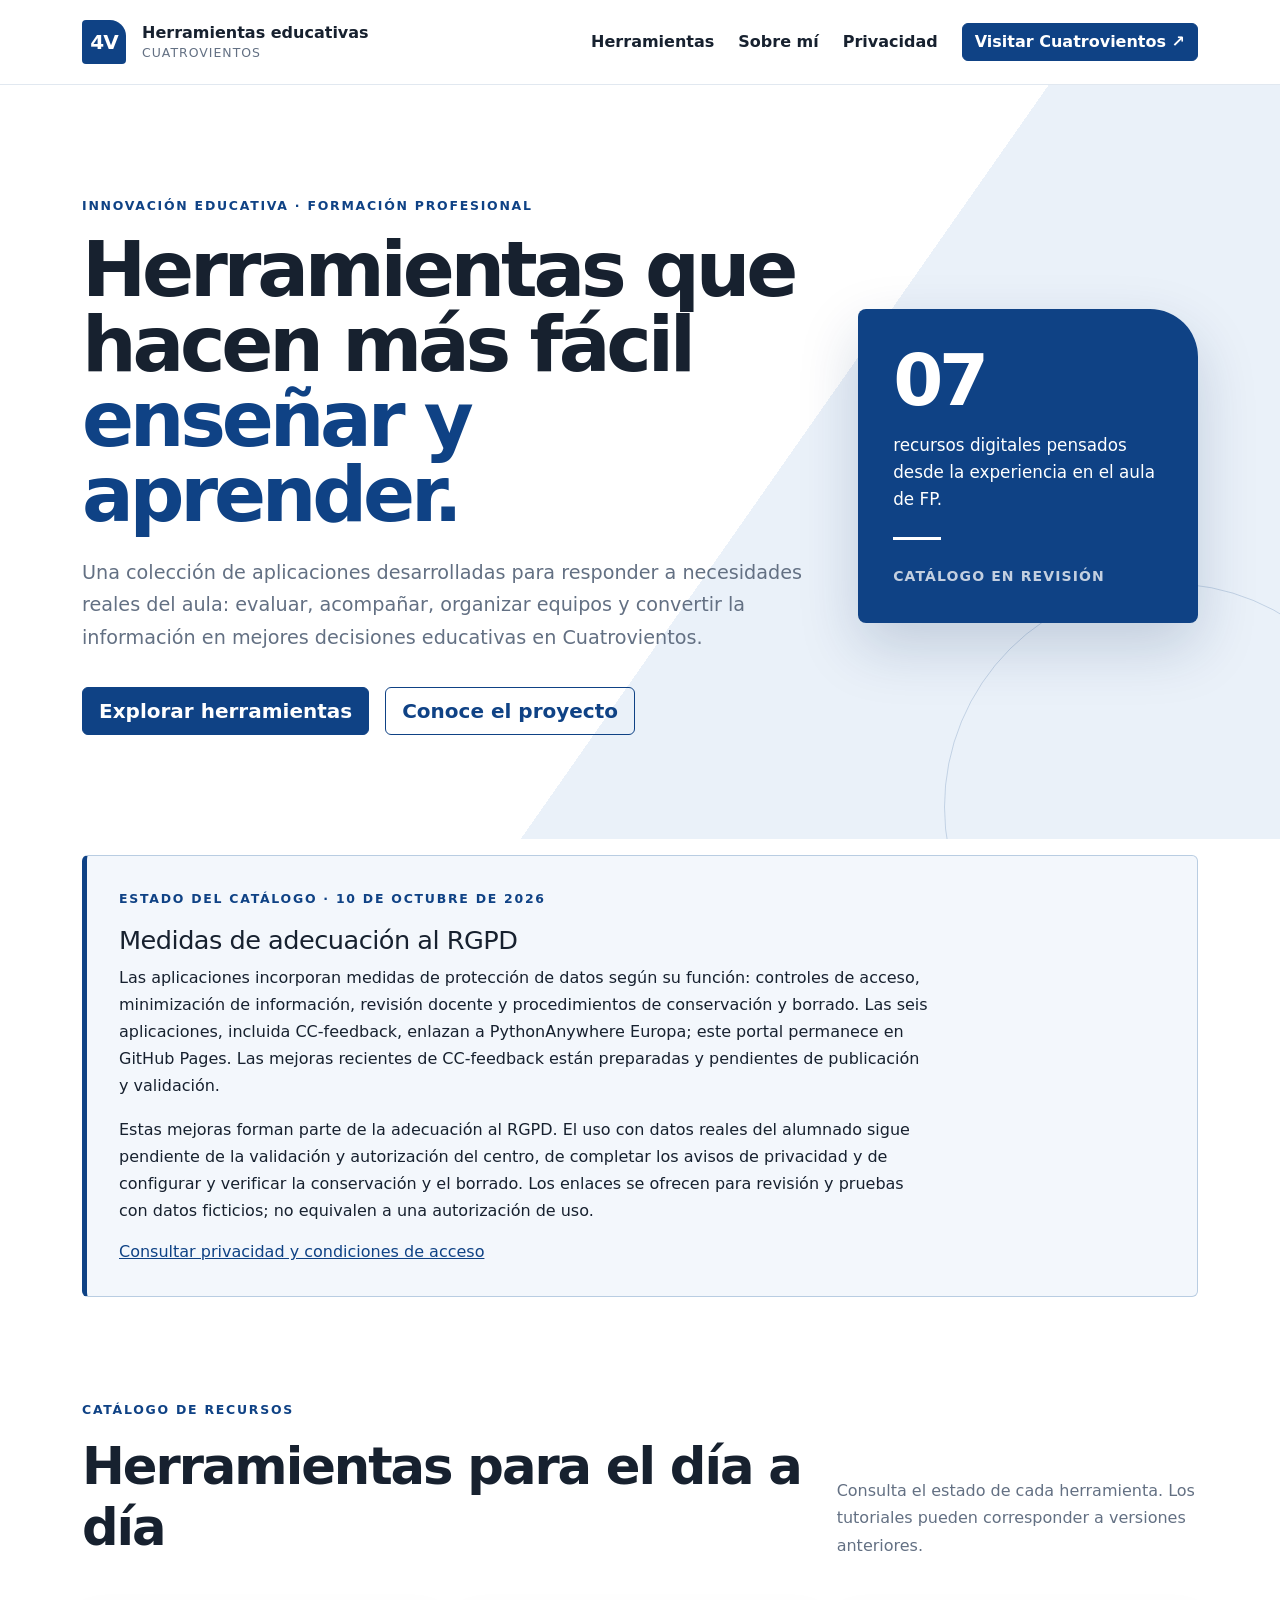
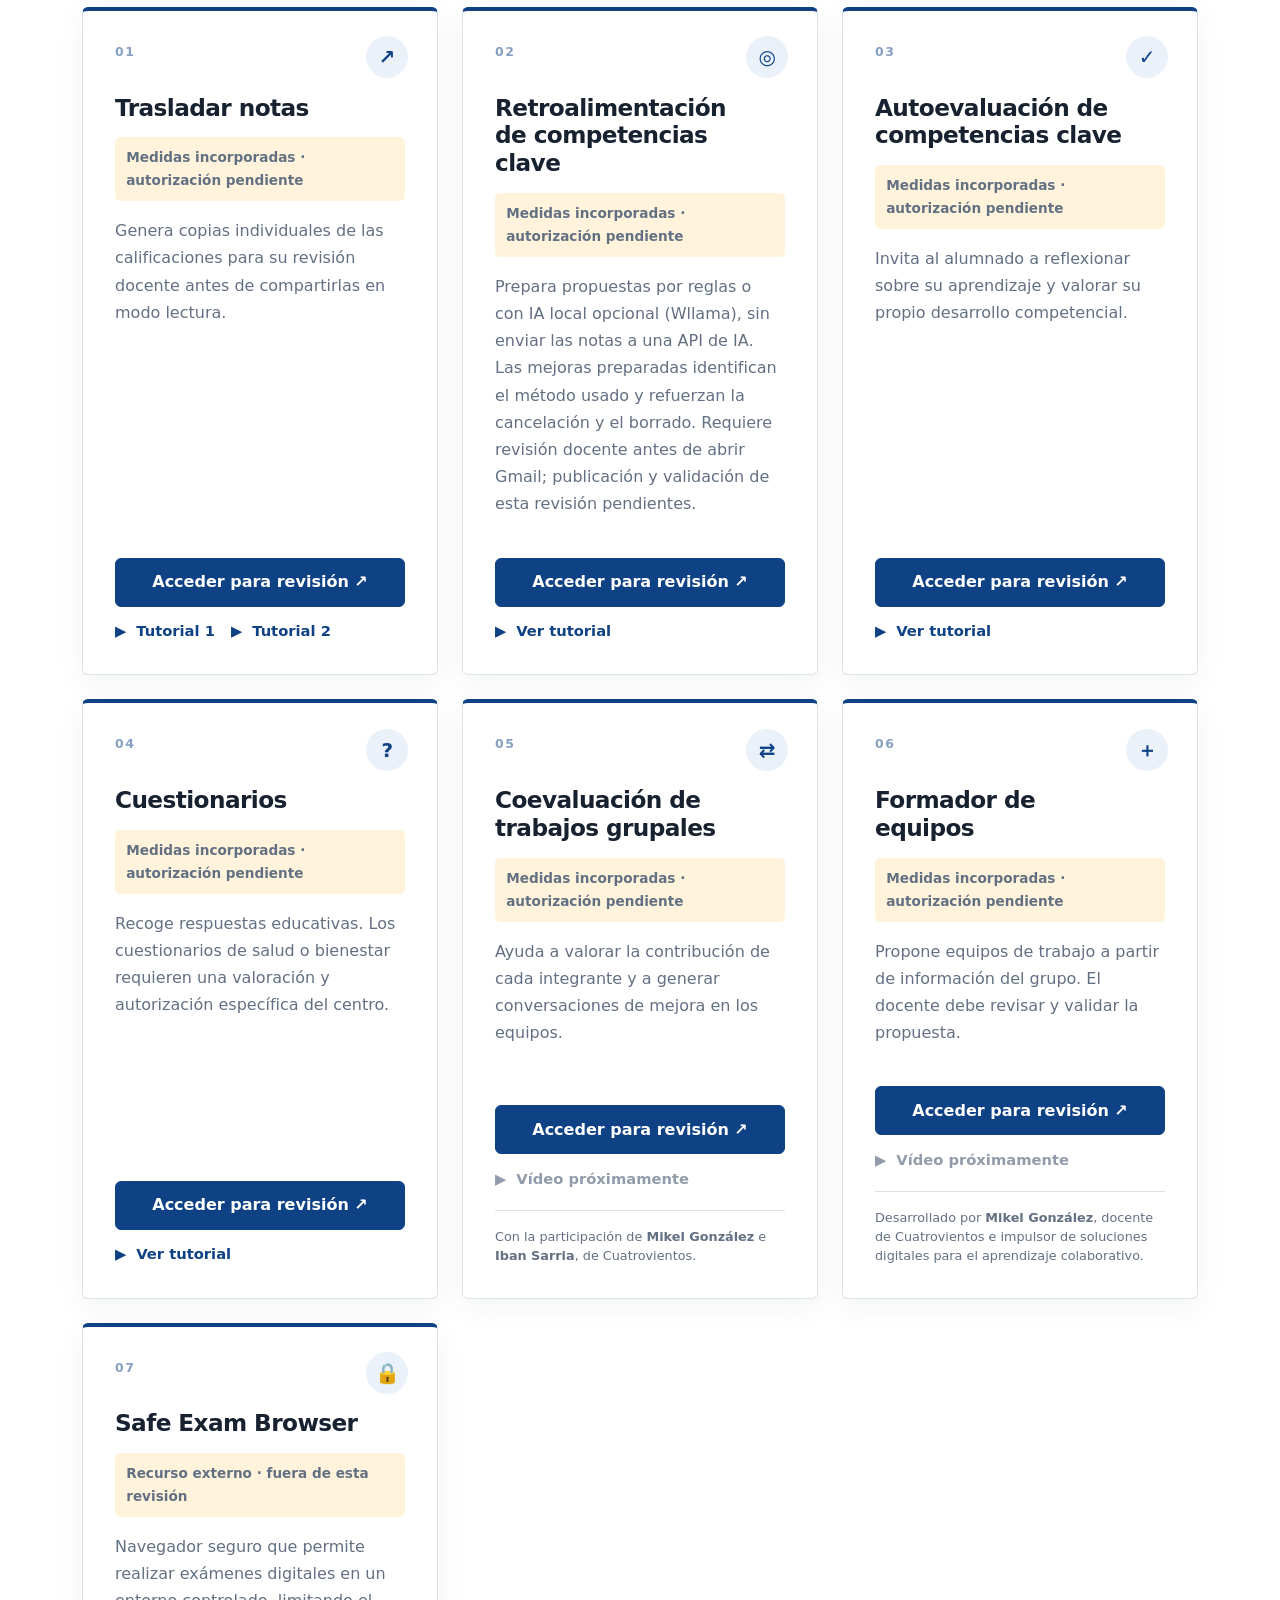
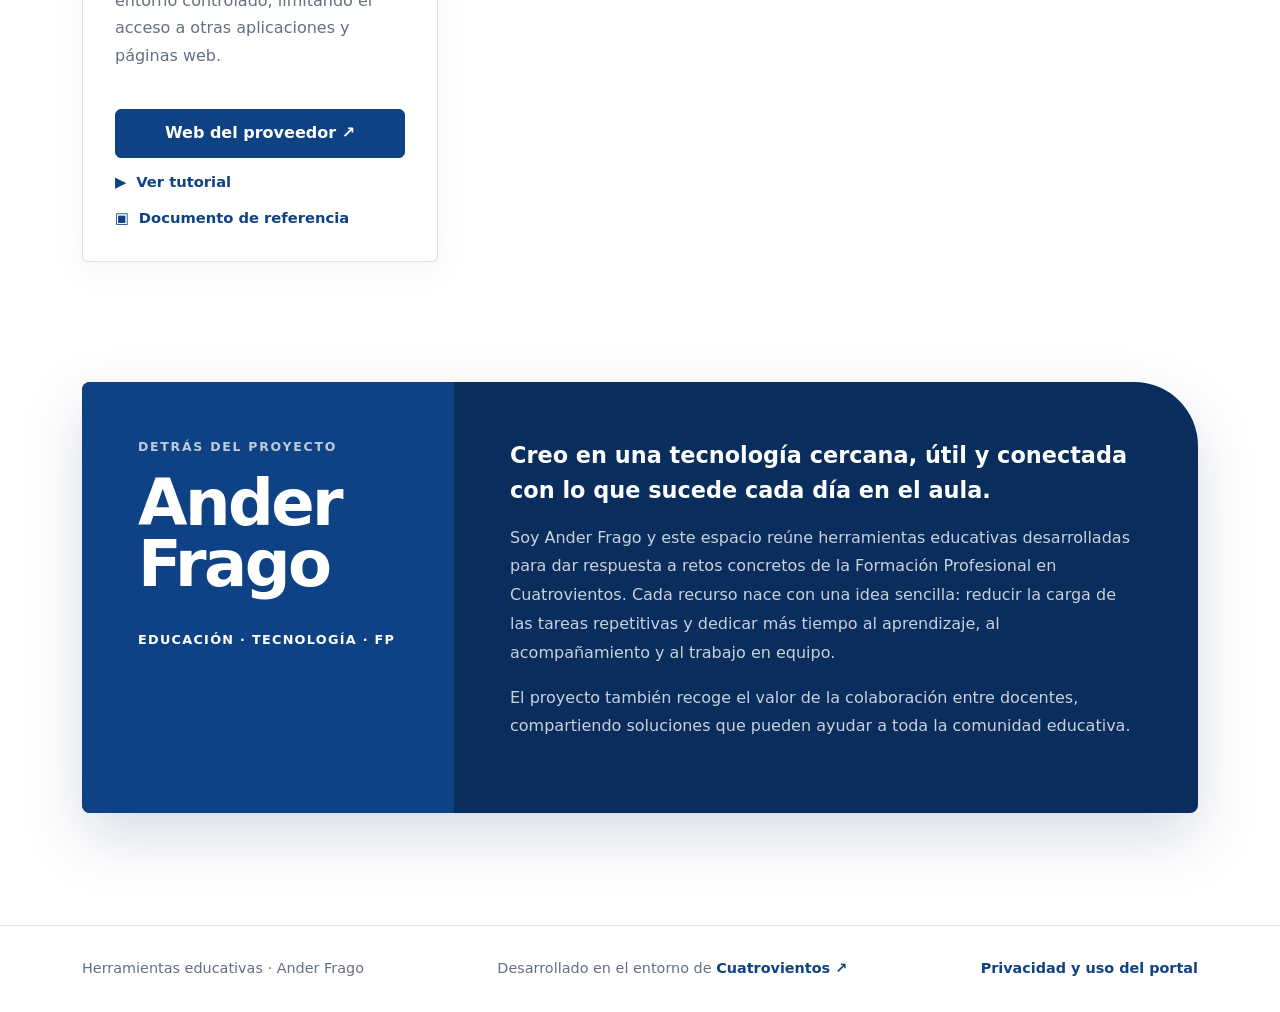
==== commit c2201ddf: "cc-feedback updated" ====
--- a/index.html
+++ b/index.html
@@ -74,7 +74,7 @@
         <div class="review-notice">
           <p class="eyebrow">Estado del catálogo · 10 de octubre de 2026</p>
           <h2 id="review-title">Medidas de adecuación al RGPD</h2>
-          <p>Las aplicaciones incorporan medidas de protección de datos según su función: controles de acceso, minimización de información, revisión docente y procedimientos de conservación y borrado. Los enlaces de las cinco aplicaciones de PythonAnywhere apuntan a sus nuevos dominios europeos (la migración está en curso), mientras que el portal y CC-feedback permanecen en GitHub Pages.</p>
+          <p>Las aplicaciones incorporan medidas de protección de datos según su función: controles de acceso, minimización de información, revisión docente y procedimientos de conservación y borrado. Las seis aplicaciones, incluida CC-feedback, enlazan a PythonAnywhere Europa; este portal permanece en GitHub Pages. Las mejoras recientes de CC-feedback están preparadas y pendientes de publicación y validación.</p>
           <p>Estas mejoras forman parte de la adecuación al RGPD. El uso con datos reales del alumnado sigue pendiente de la validación y autorización del centro, de completar los avisos de privacidad y de configurar y verificar la conservación y el borrado. Los enlaces se ofrecen para revisión y pruebas con datos ficticios; no equivalen a una autorización de uso.</p>
           <a href="privacidad.html">Consultar privacidad y condiciones de acceso</a>
         </div>
@@ -118,9 +118,9 @@
               <div class="tool-icon" aria-hidden="true">◎</div>
               <h3>Retroalimentación de competencias clave</h3>
               <p class="tool-status">Medidas incorporadas · autorización pendiente</p>
-              <p>Genera recomendaciones pedagógicas directamente en el navegador mediante el motor pedagógico oficial de Cuatrovientos (100% local, sin IA en la nube) y soporte opcional de IA local (Wllama). Requiere supervisión activa y confirmación docente antes de preparar Gmail.</p>
-              <div class="tool-actions">
-                <a class="btn btn-primary" href="https://cuatrovientos-ci.github.io/cc-feedback/" target="_blank" rel="noopener noreferrer">Acceder para revisión <span aria-hidden="true">↗</span></a>
+              <p>Prepara propuestas por reglas o con IA local opcional (Wllama), sin enviar las notas a una API de IA. Las mejoras preparadas identifican el método usado y refuerzan la cancelación y el borrado. Requiere revisión docente antes de abrir Gmail; publicación y validación de esta revisión pendientes.</p>
+              <div class="tool-actions">
+                <a class="btn btn-primary" href="https://ccfeedback.eu.pythonanywhere.com/" target="_blank" rel="noopener noreferrer">Acceder para revisión <span aria-hidden="true">↗</span></a>
                 <a class="video-link" href="https://drive.google.com/open?id=1tjrzH6XLah9Ah1Yx10GaiMkNwZctap6p"
                   target="_blank" rel="noopener noreferrer"><span aria-hidden="true">▶</span> Ver tutorial</a>
               </div>
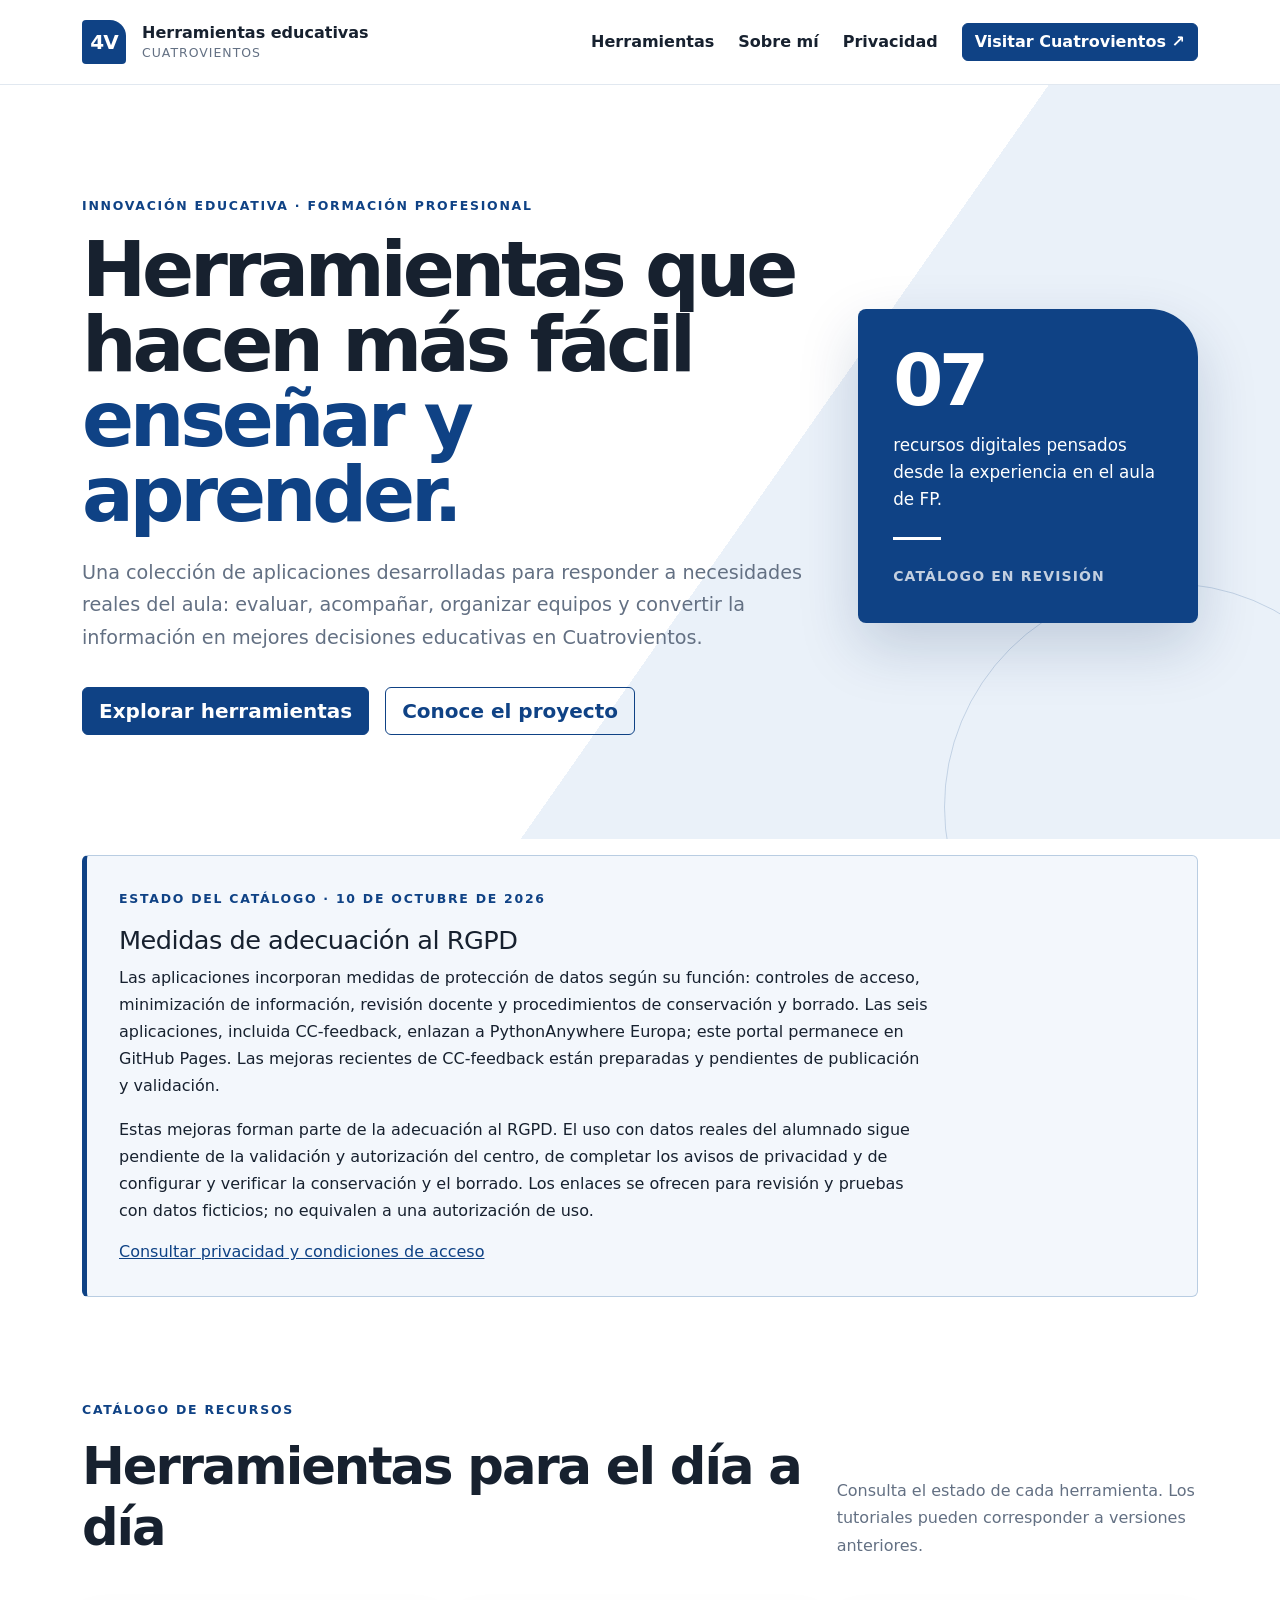
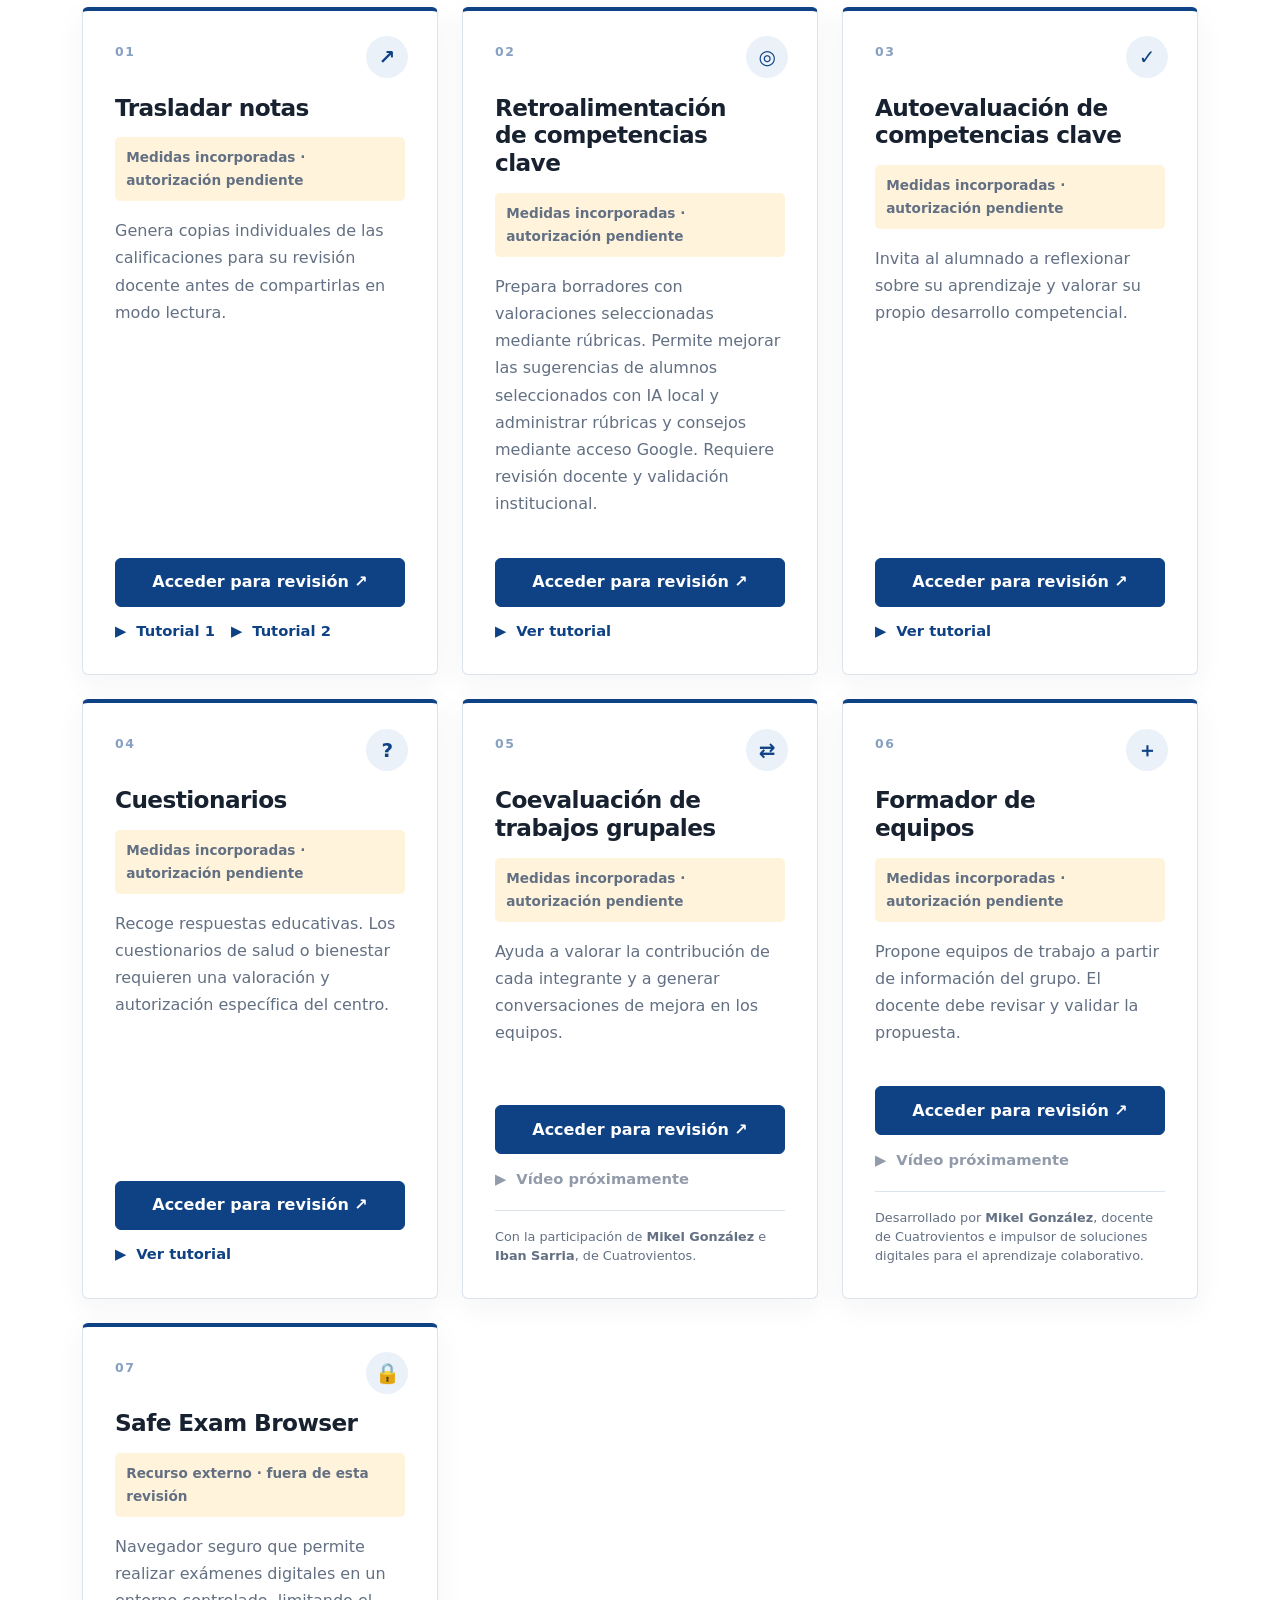
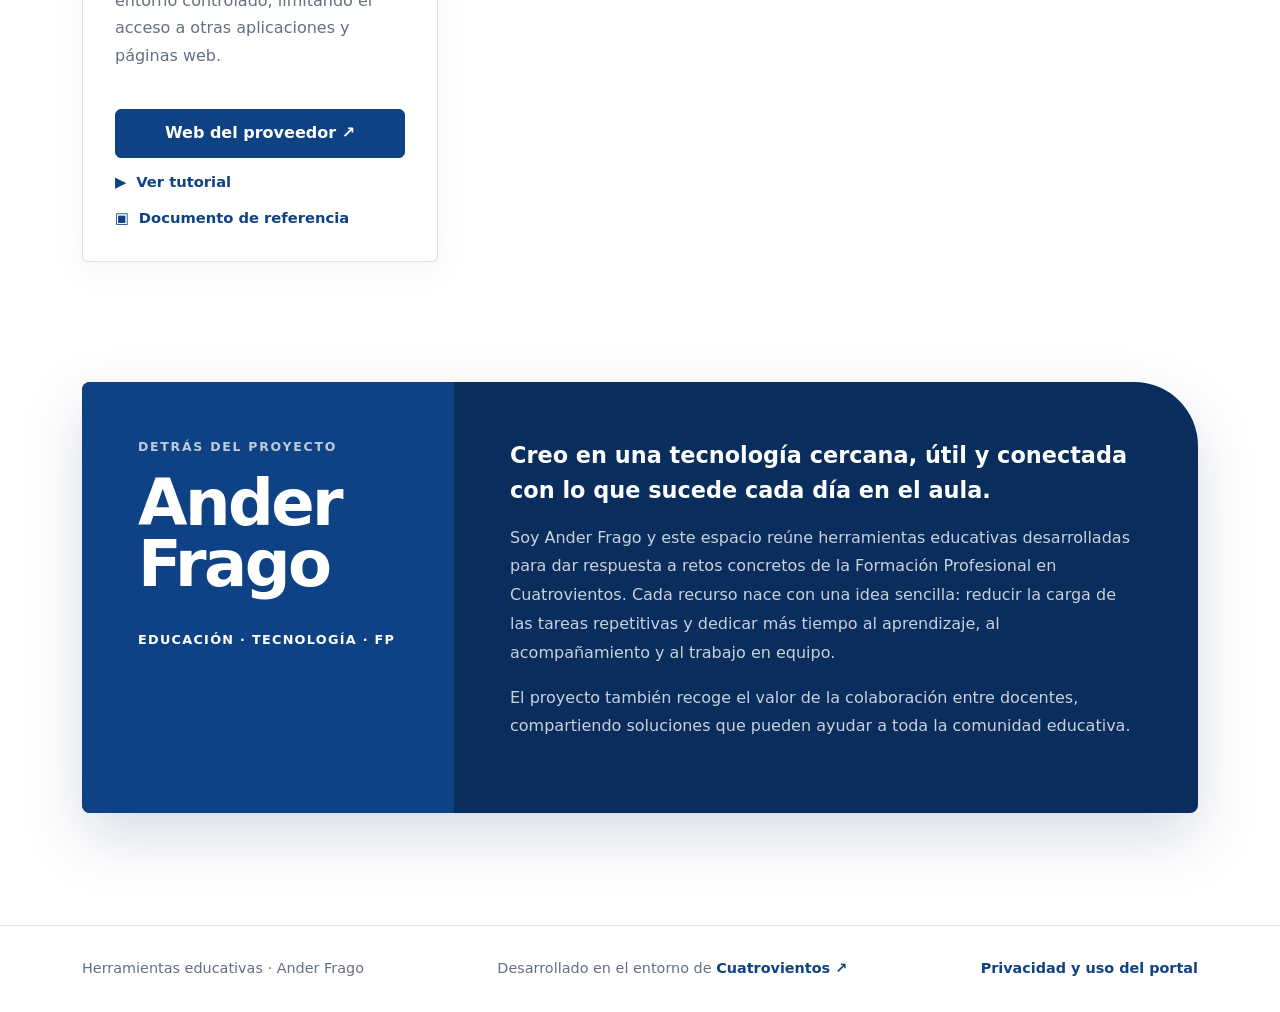
==== commit b3aebf8f: "rubric management in cc-feedback" ====
--- a/index.html
+++ b/index.html
@@ -118,7 +118,7 @@
               <div class="tool-icon" aria-hidden="true">◎</div>
               <h3>Retroalimentación de competencias clave</h3>
               <p class="tool-status">Medidas incorporadas · autorización pendiente</p>
-              <p>Prepara propuestas por reglas o con IA local opcional (Wllama), sin enviar las notas a una API de IA. Las mejoras preparadas identifican el método usado y refuerzan la cancelación y el borrado. Requiere revisión docente antes de abrir Gmail; publicación y validación de esta revisión pendientes.</p>
+              <p>Prepara borradores con valoraciones seleccionadas mediante rúbricas. Permite mejorar las sugerencias de alumnos seleccionados con IA local y administrar rúbricas y consejos mediante acceso Google. Requiere revisión docente y validación institucional.</p>
               <div class="tool-actions">
                 <a class="btn btn-primary" href="https://ccfeedback.eu.pythonanywhere.com/" target="_blank" rel="noopener noreferrer">Acceder para revisión <span aria-hidden="true">↗</span></a>
                 <a class="video-link" href="https://drive.google.com/open?id=1tjrzH6XLah9Ah1Yx10GaiMkNwZctap6p"
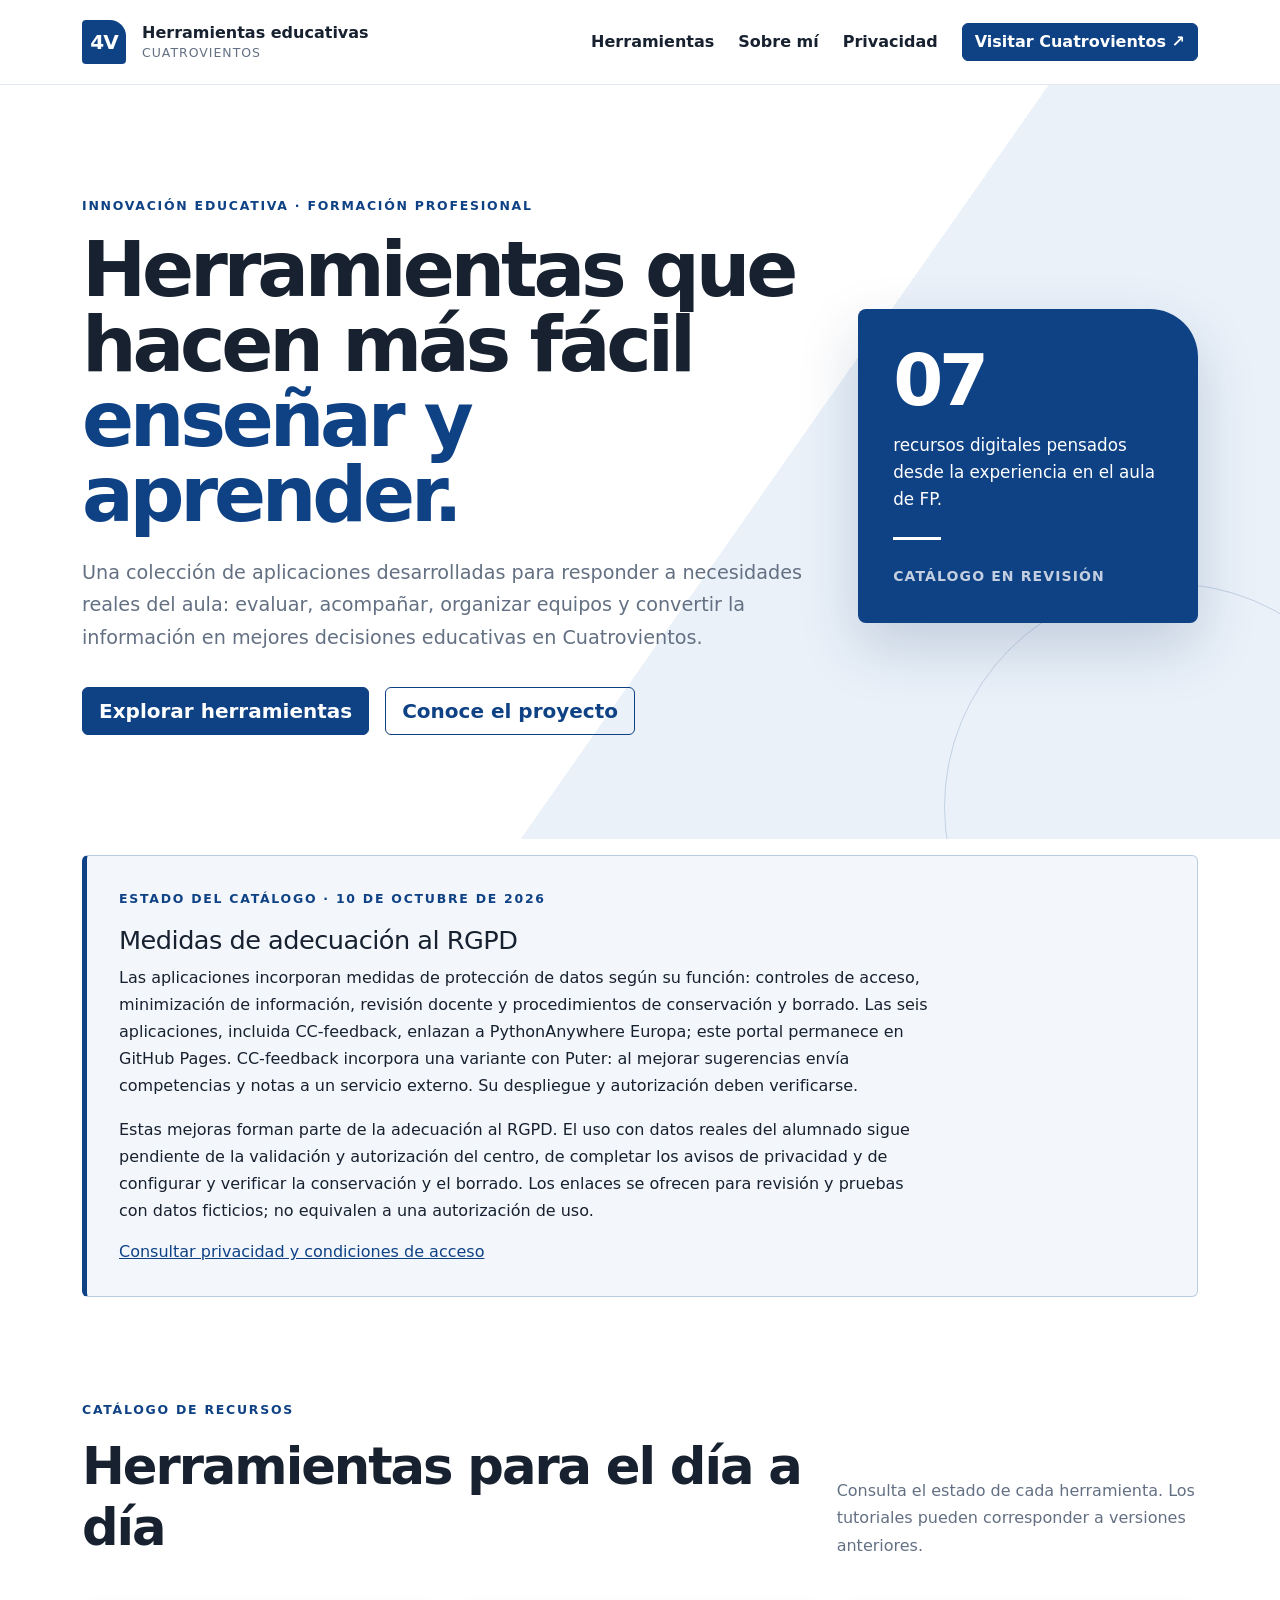
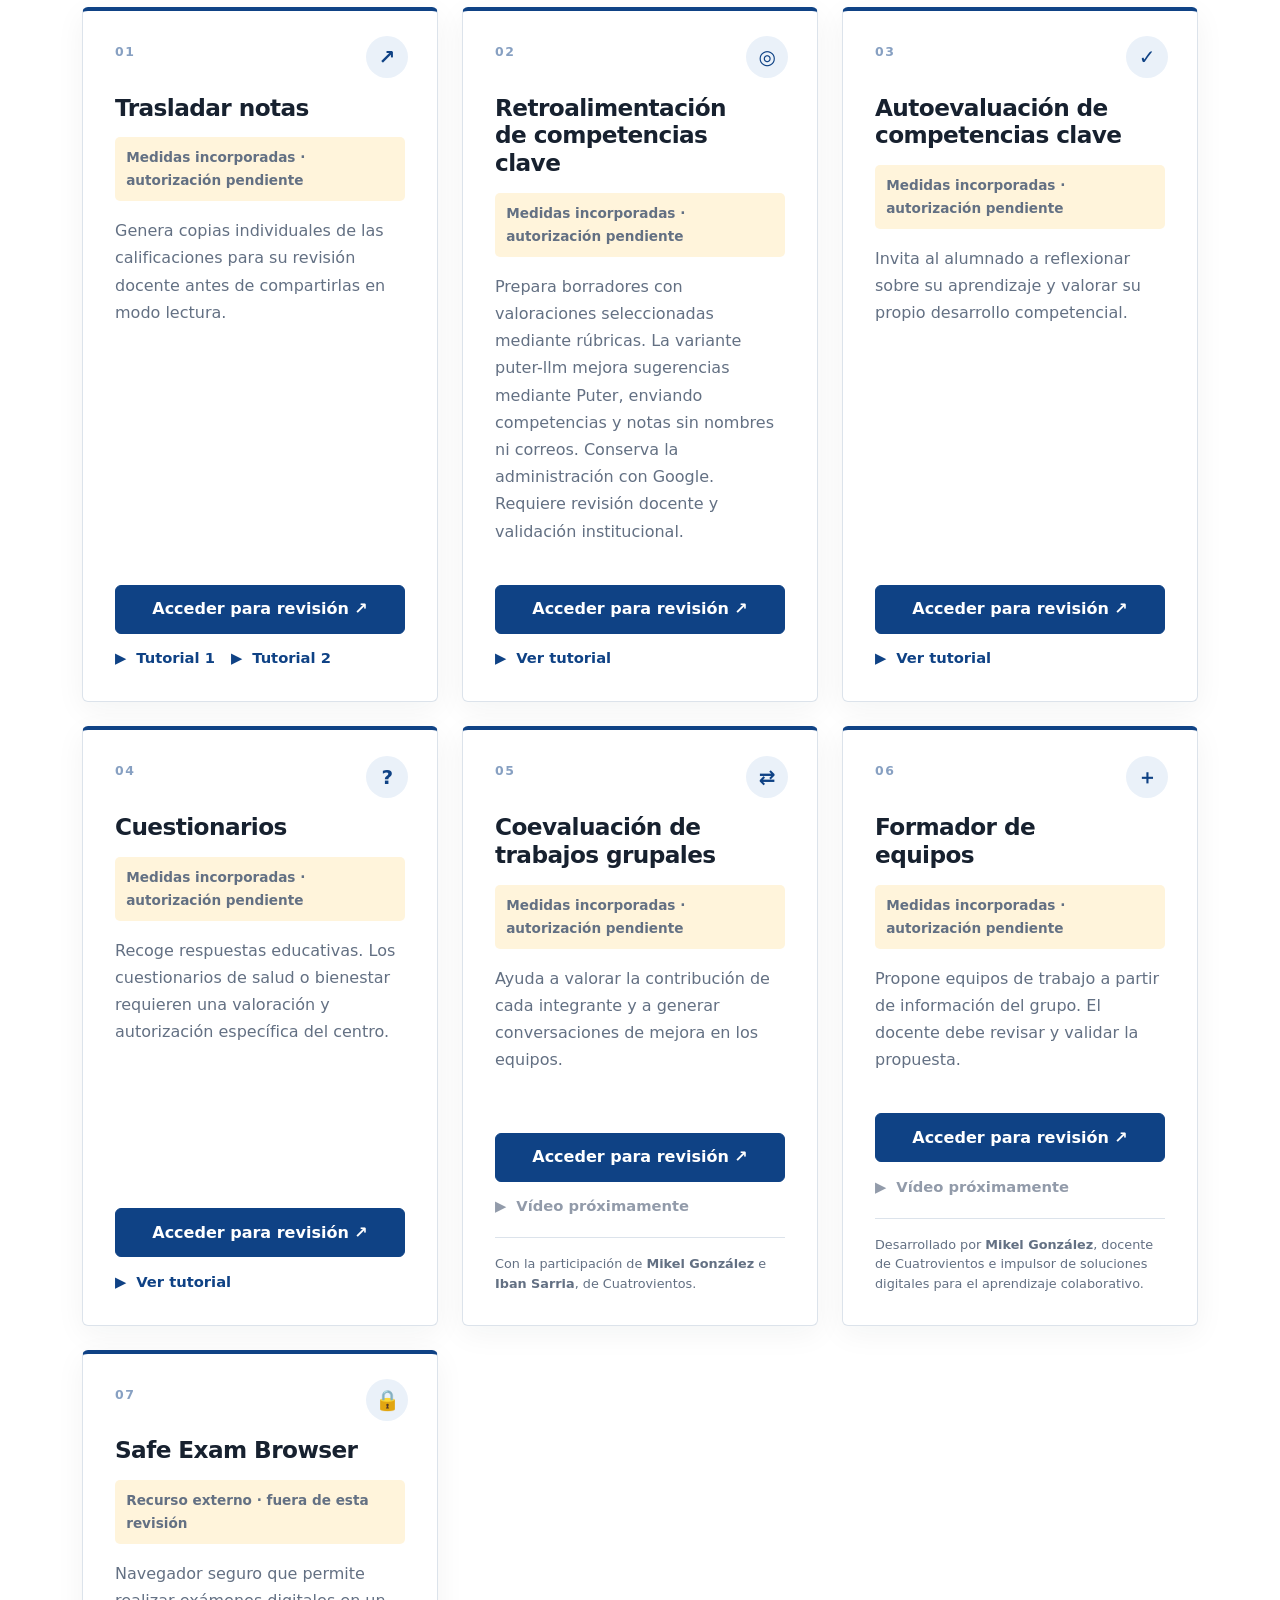
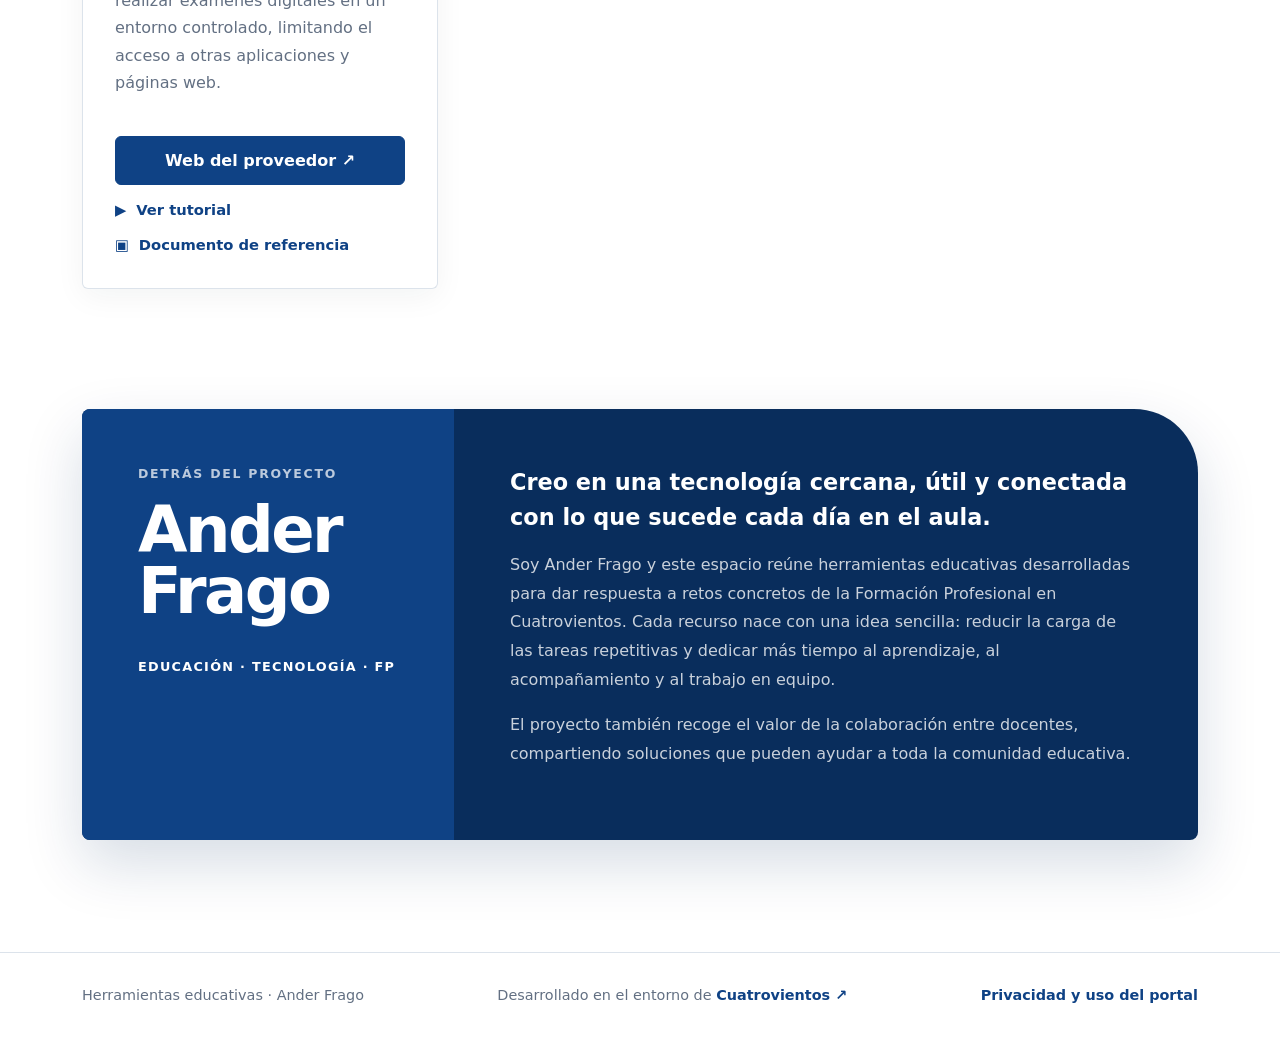
==== commit 826fc2b0: "cc-feedback puter" ====
--- a/index.html
+++ b/index.html
@@ -74,7 +74,7 @@
         <div class="review-notice">
           <p class="eyebrow">Estado del catálogo · 10 de octubre de 2026</p>
           <h2 id="review-title">Medidas de adecuación al RGPD</h2>
-          <p>Las aplicaciones incorporan medidas de protección de datos según su función: controles de acceso, minimización de información, revisión docente y procedimientos de conservación y borrado. Las seis aplicaciones, incluida CC-feedback, enlazan a PythonAnywhere Europa; este portal permanece en GitHub Pages. Las mejoras recientes de CC-feedback están preparadas y pendientes de publicación y validación.</p>
+          <p>Las aplicaciones incorporan medidas de protección de datos según su función: controles de acceso, minimización de información, revisión docente y procedimientos de conservación y borrado. Las seis aplicaciones, incluida CC-feedback, enlazan a PythonAnywhere Europa; este portal permanece en GitHub Pages. CC-feedback incorpora una variante con Puter: al mejorar sugerencias envía competencias y notas a un servicio externo. Su despliegue y autorización deben verificarse.</p>
           <p>Estas mejoras forman parte de la adecuación al RGPD. El uso con datos reales del alumnado sigue pendiente de la validación y autorización del centro, de completar los avisos de privacidad y de configurar y verificar la conservación y el borrado. Los enlaces se ofrecen para revisión y pruebas con datos ficticios; no equivalen a una autorización de uso.</p>
           <a href="privacidad.html">Consultar privacidad y condiciones de acceso</a>
         </div>
@@ -118,7 +118,7 @@
               <div class="tool-icon" aria-hidden="true">◎</div>
               <h3>Retroalimentación de competencias clave</h3>
               <p class="tool-status">Medidas incorporadas · autorización pendiente</p>
-              <p>Prepara borradores con valoraciones seleccionadas mediante rúbricas. Permite mejorar las sugerencias de alumnos seleccionados con IA local y administrar rúbricas y consejos mediante acceso Google. Requiere revisión docente y validación institucional.</p>
+              <p>Prepara borradores con valoraciones seleccionadas mediante rúbricas. La variante puter-llm mejora sugerencias mediante Puter, enviando competencias y notas sin nombres ni correos. Conserva la administración con Google. Requiere revisión docente y validación institucional.</p>
               <div class="tool-actions">
                 <a class="btn btn-primary" href="https://ccfeedback.eu.pythonanywhere.com/" target="_blank" rel="noopener noreferrer">Acceder para revisión <span aria-hidden="true">↗</span></a>
                 <a class="video-link" href="https://drive.google.com/open?id=1tjrzH6XLah9Ah1Yx10GaiMkNwZctap6p"
